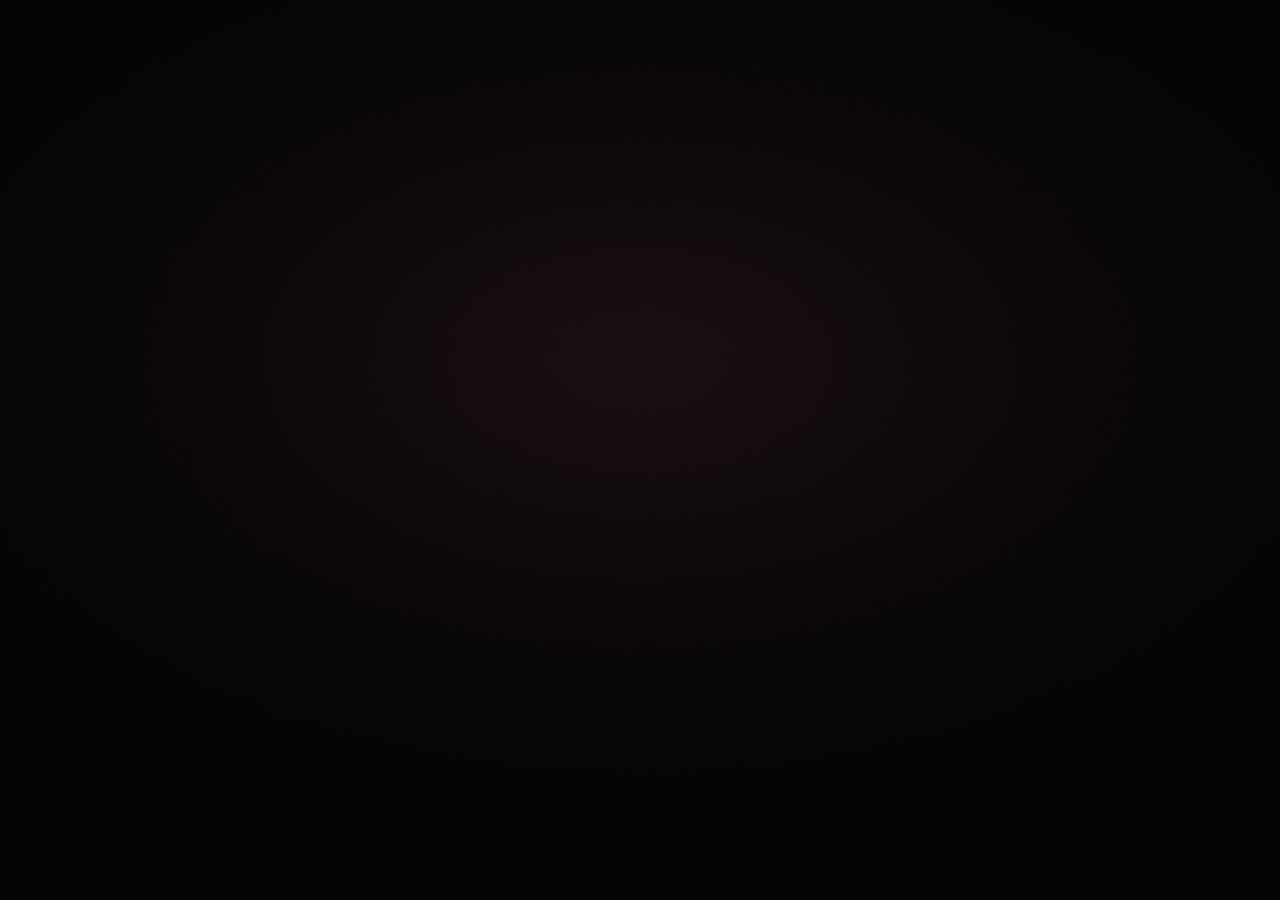
==== yavas-yavas/app/index.html @ f46b3cf4 "Yavaş Yavaş app: rose bloom, story films, journey map, Today (cities in progress) Co-Authored-By: Cl" ====
<!doctype html>
<html lang="tr">
<head>
  <meta charset="utf-8">
  <meta name="viewport" content="width=device-width, initial-scale=1, viewport-fit=cover">
  <meta name="theme-color" content="#050405">
  <meta name="apple-mobile-web-app-capable" content="yes">
  <meta name="apple-mobile-web-app-status-bar-style" content="black-translucent">
  <title>Yavaş Yavaş</title>
  <link rel="manifest" href="manifest.webmanifest">
  <link rel="icon" href="icons/icon.svg" type="image/svg+xml">
  <link rel="apple-touch-icon" href="icons/icon-180.png">
  <link rel="stylesheet" href="css/app.css">
</head>
<body>
  <div class="grain" aria-hidden="true"></div>

  <!-- Home: the black rose -->
  <section id="home" class="view is-active" aria-labelledby="wm">
    <div class="home-glow" aria-hidden="true"></div>
    <div class="rose-wrap" aria-hidden="true"><div class="rose-drift"><svg id="rose" class="rose"></svg></div></div>
    <div class="home-copy">
      <h1 id="wm" class="wordmark"><span class="wm-line">Yavaş</span> <span class="wm-line">Yavaş</span></h1>
      <p class="tagline" data-t="tagline"></p>
      <p class="where" id="where"></p>
      <div class="meter" aria-hidden="true"><i id="meter"></i></div>
      <button class="cta" id="begin" hidden></button>
    </div>
  </section>

  <!-- Journey: the map -->
  <section id="journey" class="view" aria-labelledby="jt">
    <header class="view-head"><p class="kicker" id="j-kicker"></p><h2 id="jt" class="view-title" data-t="journey"></h2></header>
    <div class="map-wrap"><canvas id="map" aria-label=""></canvas></div>
    <div class="stop-card" id="stop-card"></div>
    <ol class="stop-list" id="stop-list"></ol>
  </section>

  <!-- Today -->
  <section id="today" class="view" aria-labelledby="tt">
    <header class="view-head"><p class="kicker" id="t-kicker"></p><h2 id="tt" class="view-title" data-t="today"></h2></header>
    <article class="letter" id="letter"></article>
    <section class="wins">
      <h3 class="section-title" data-t="smallWins"></h3>
      <p class="hint" data-t="smallWinsHint"></p>
      <p class="wins-count" id="wins-count"></p>
      <div class="win-grid" id="win-grid"></div>
    </section>
    <section class="notes">
      <h3 class="section-title" data-t="openWhen"></h3>
      <div class="note-list" id="note-list"></div>
    </section>
  </section>

  <!-- Bottom navigation -->
  <nav class="tabs" id="tabs" aria-label="">
    <button data-go="home"><svg viewBox="0 0 24 24"><path d="M12 20c-4-2-7-5-7-9a4 4 0 0 1 7-2.6A4 4 0 0 1 19 11c0 4-3 7-7 9z"/></svg><span data-t="rose"></span></button>
    <button data-go="journey"><svg viewBox="0 0 24 24"><path d="M4 18c3-1 4-6 8-6s4 4 8 2M6 18a2 2 0 1 1-.1 0M18 6l2 2-2 2-2-2z"/></svg><span data-t="journey"></span></button>
    <button data-go="today"><svg viewBox="0 0 24 24"><path d="M12 3v2M12 19v2M3 12h2M19 12h2M5.6 5.6 7 7M17 17l1.4 1.4M5.6 18.4 7 17M17 7l1.4-1.4"/><circle cx="12" cy="12" r="4"/></svg><span data-t="today"></span></button>
    <button data-go="story"><svg viewBox="0 0 24 24"><path d="M5 4h9a5 5 0 0 1 5 5v11H10a5 5 0 0 1-5-5zM9 9h6M9 13h6"/></svg><span data-t="story"></span></button>
  </nav>
  <button class="lang" id="lang"></button>

  <!-- The film player: story chapters, arrivals, milestones -->
  <section id="film" class="film" hidden aria-live="polite">
    <canvas id="film-canvas" class="film-canvas" aria-hidden="true"></canvas>
    <div class="scrim" aria-hidden="true"></div>
    <div class="film-top">
      <button class="round" id="film-close"><svg viewBox="0 0 24 24"><path d="M6 6l12 12M18 6 6 18"/></svg></button>
      <ol class="ticks" id="ticks" aria-hidden="true"></ol>
    </div>
    <button class="tap tap-back" id="tap-back" data-t-label="back"></button>
    <button class="tap tap-next" id="tap-next" data-t-label="next"></button>
    <div class="film-copy" id="film-copy">
      <p class="kicker" id="f-kicker"></p>
      <h2 class="film-title" id="f-title"></h2>
      <p class="film-text" id="f-text"></p>
      <button class="cta" id="f-cta" hidden></button>
      <p class="tap-hint" id="f-hint"></p>
    </div>
  </section>

  <!-- Open-when note -->
  <div class="modal" id="modal" hidden role="dialog" aria-modal="true" aria-labelledby="m-title">
    <div class="modal-card">
      <p class="kicker" id="m-kicker"></p>
      <h3 class="modal-title" id="m-title"></h3>
      <p class="modal-text" id="m-text"></p>
      <p class="signature" id="m-sign"></p>
      <button class="cta" id="m-close" data-t="close"></button>
    </div>
  </div>

  <div class="toast" id="toast" role="status"></div>
  <div class="preview-bar" id="preview-bar" hidden>
    <span data-t="previewOn"></span>
    <button data-add="1">+1</button><button data-add="24">+24</button><button data-reset>↺</button>
  </div>

  <script src="js/core.js"></script>
  <script src="js/paint.js"></script>
  <script src="js/rose.js"></script>
  <script src="js/story.js"></script>
  <script src="js/cities.js"></script>
  <script src="js/map.js"></script>
  <script src="js/main.js"></script>
</body>
</html>
---- yavas-yavas/app/css/app.css ----
/* Yavaş Yavaş prototype: cinematic home + chapter one.
   Type: Cormorant Garamond (display) + Inter (reading). Both self-hosted, OFL. */

@font-face { font-family: "Cormorant"; font-style: normal; font-weight: 300 700; font-display: swap;
  src: url(../fonts/cormorant-normal-latin.woff2) format("woff2");
  unicode-range: U+0000-00FF, U+0131, U+0152-0153, U+02BB-02BC, U+02C6, U+02DA, U+02DC, U+0304, U+0308, U+0329, U+2000-206F, U+20AC, U+2122, U+2191, U+2193, U+2212, U+2215, U+FEFF, U+FFFD; }
@font-face { font-family: "Cormorant"; font-style: normal; font-weight: 300 700; font-display: swap;
  src: url(../fonts/cormorant-normal-latin-ext.woff2) format("woff2");
  unicode-range: U+0100-02BA, U+02BD-02C5, U+02C7-02CC, U+02CE-02D7, U+02DD-02FF, U+0304, U+0308, U+0329, U+1D00-1DBF, U+1E00-1E9F, U+1EF2-1EFF, U+2020, U+20A0-20AB, U+20AD-20C0, U+2113, U+2C60-2C7F, U+A720-A7FF; }
@font-face { font-family: "Cormorant"; font-style: italic; font-weight: 300 700; font-display: swap;
  src: url(../fonts/cormorant-italic-latin.woff2) format("woff2");
  unicode-range: U+0000-00FF, U+0131, U+0152-0153, U+02BB-02BC, U+02C6, U+02DA, U+02DC, U+0304, U+0308, U+0329, U+2000-206F, U+20AC, U+2122, U+2191, U+2193, U+2212, U+2215, U+FEFF, U+FFFD; }
@font-face { font-family: "Cormorant"; font-style: italic; font-weight: 300 700; font-display: swap;
  src: url(../fonts/cormorant-italic-latin-ext.woff2) format("woff2");
  unicode-range: U+0100-02BA, U+02BD-02C5, U+02C7-02CC, U+02CE-02D7, U+02DD-02FF, U+0304, U+0308, U+0329, U+1D00-1DBF, U+1E00-1E9F, U+1EF2-1EFF, U+2020, U+20A0-20AB, U+20AD-20C0, U+2113, U+2C60-2C7F, U+A720-A7FF; }
@font-face { font-family: "Inter"; font-style: normal; font-weight: 300 700; font-display: swap;
  src: url(../fonts/inter-normal-latin.woff2) format("woff2");
  unicode-range: U+0000-00FF, U+0131, U+0152-0153, U+02BB-02BC, U+02C6, U+02DA, U+02DC, U+0304, U+0308, U+0329, U+2000-206F, U+20AC, U+2122, U+2191, U+2193, U+2212, U+2215, U+FEFF, U+FFFD; }
@font-face { font-family: "Inter"; font-style: normal; font-weight: 300 700; font-display: swap;
  src: url(../fonts/inter-normal-latin-ext.woff2) format("woff2");
  unicode-range: U+0100-02BA, U+02BD-02C5, U+02C7-02CC, U+02CE-02D7, U+02DD-02FF, U+0304, U+0308, U+0329, U+1D00-1DBF, U+1E00-1E9F, U+1EF2-1EFF, U+2020, U+20A0-20AB, U+20AD-20C0, U+2113, U+2C60-2C7F, U+A720-A7FF; }

:root {
  --black: #050405;
  --ink: #f3ece4;        /* 18:1 on black */
  --ink-2: #cdc3ba;      /* 11:1 on black */
  --rose-gold: #dcaaa0;  /* 9:1 on black, for small labels */
  --gold: #f4d39a;
  --crimson: #8f1d2e;    /* decoration only, never body text */
  --card: rgba(22, 14, 15, .72);
  --line: rgba(220, 170, 160, .22);
  --ease-film: cubic-bezier(.22, .61, .21, 1);
  --display: "Cormorant", "Cormorant Garamond", Georgia, serif;
  --body: "Inter", system-ui, -apple-system, "Segoe UI", sans-serif;
  --tabs-h: calc(64px + env(safe-area-inset-bottom));
}

* { box-sizing: border-box; margin: 0; }
html, body { height: 100%; background: var(--black); color: var(--ink); }
body { font-family: var(--body); overflow: hidden; -webkit-font-smoothing: antialiased; text-rendering: optimizeLegibility; -webkit-tap-highlight-color: transparent; }
button { font: inherit; color: inherit; background: none; border: 0; cursor: pointer; }
button:focus-visible { outline: 2px solid var(--ink); outline-offset: 3px; }
[hidden] { display: none !important; }
svg { display: block; }

.kicker { font-size: 12px; font-weight: 500; letter-spacing: .24em; text-transform: uppercase; color: var(--rose-gold); }

/* ---------- Views ---------- */
.view {
  position: fixed; inset: 0; overflow-y: auto; overscroll-behavior: contain;
  padding-bottom: calc(var(--tabs-h) + 24px);
  opacity: 0; visibility: hidden; transition: opacity .8s var(--ease-film), visibility 0s .8s;
}
.view.is-active { opacity: 1; visibility: visible; transition: opacity .8s var(--ease-film), visibility 0s; }
.view-head { padding: max(env(safe-area-inset-top), 28px) clamp(20px, 6vw, 64px) 8px; max-width: 1100px; margin: 0 auto; }
.view-title { font-family: var(--display); font-weight: 500; font-size: clamp(44px, 7vw, 76px); line-height: 1; margin-top: 8px; }
#journey, #today { background: radial-gradient(90% 60% at 50% 0%, #1a1012 0%, #0a0708 60%, var(--black) 100%); }

/* ---------- Home: the black rose ---------- */
#home { overflow: hidden; background: radial-gradient(60% 50% at 50% 40%, #1a0f12 0%, #0b0708 55%, var(--black) 100%); }
.home-glow {
  position: absolute; left: 50%; top: 38%; width: min(130vmin, 980px); aspect-ratio: 1; translate: -50% -50%;
  background: radial-gradient(closest-side, rgba(120, 18, 34, .34), rgba(60, 8, 18, .12) 55%, transparent 75%);
  opacity: 0; transition: opacity 6s ease;
}
#home.is-bloomed .home-glow { opacity: 1; animation: glow-breathe 9s ease-in-out 6s infinite alternate; }
@keyframes glow-breathe { from { opacity: .75; scale: .96; } to { opacity: 1; scale: 1.04; } }
.rose-wrap { position: absolute; left: 50%; top: 37%; width: min(82vmin, 600px, 56vh); aspect-ratio: 1; translate: -50% -50%; }
.rose-drift { width: 100%; height: 100%; }
#home.is-bloomed .rose-drift { animation: rose-drift 32s ease-in-out infinite alternate; }
@keyframes rose-drift { from { transform: rotate(-2deg) scale(1); } to { transform: rotate(3deg) scale(1.04); } }
.rose { width: 100%; height: 100%; overflow: visible; transform-origin: 50% 50%; will-change: transform, opacity; }
.rose .petal.next .journey-glow { animation: ember 3.5s ease-in-out infinite alternate; }
@keyframes ember { from { opacity: .2; } to { opacity: .8; } }

.home-copy {
  position: absolute; left: 0; right: 0; bottom: calc(var(--tabs-h) + clamp(12px, 3vh, 36px));
  display: grid; justify-items: center; gap: 10px; padding: 0 24px; text-align: center;
}
.wordmark { font-family: var(--display); font-weight: 500; font-size: clamp(50px, 9vw, 104px); line-height: .92; letter-spacing: .02em; text-shadow: 0 2px 30px rgba(0,0,0,.9); }
.wm-line { display: inline-block; clip-path: inset(0 0 100% 0); translate: 0 .35em; }
.tagline { font-family: var(--display); font-style: italic; font-weight: 500; font-size: clamp(19px, 2.1vw, 24px); color: var(--rose-gold); }
.where { font-size: 14px; color: var(--ink-2); letter-spacing: .04em; min-height: 1.4em; }
.where b { color: var(--ink); font-weight: 500; }
.meter { width: min(240px, 60vw); height: 2px; background: rgba(220,170,160,.18); border-radius: 2px; overflow: hidden; }
.meter i { display: block; height: 100%; width: 0; background: linear-gradient(90deg, #8f1d2e, #ffb38a); transition: width 2.4s var(--ease-film); }
.home-copy > :not(.wordmark) { opacity: 0; translate: 0 12px; }
#home.is-titled .wm-line { animation: wipe-up 1.8s var(--ease-film) forwards; }
#home.is-titled .wm-line:nth-child(2) { animation-delay: .25s; }
#home.is-titled .home-copy > :not(.wordmark) { animation: fade-up 1.4s var(--ease-film) forwards; }
#home.is-titled .tagline { animation-delay: .9s; }
#home.is-titled .where, #home.is-titled .meter { animation-delay: 1.3s; }
#home.is-titled .cta { animation-delay: 1.7s; }
@keyframes wipe-up { to { clip-path: inset(0 0 -20% 0); translate: 0 0; } }
@keyframes fade-up { from { opacity: 0; translate: 0 12px; } to { opacity: 1; translate: 0 0; } }

.cta {
  position: relative; display: inline-flex; align-items: center; justify-content: center;
  min-height: 52px; padding: 0 30px; border-radius: 999px;
  font-size: 13px; font-weight: 500; letter-spacing: .2em; text-transform: uppercase;
  background: rgba(20, 10, 12, .6); border: 1px solid rgba(220, 170, 160, .5); backdrop-filter: blur(6px);
  transition: border-color .5s var(--ease-film), background .5s var(--ease-film);
}
.cta:hover { border-color: rgba(243, 236, 228, .9); background: rgba(70, 14, 24, .6); }

/* ---------- Tabs ---------- */
.tabs {
  position: fixed; left: 50%; bottom: 0; translate: -50% 0; z-index: 20;
  width: min(520px, 100%); height: var(--tabs-h); padding: 6px 12px env(safe-area-inset-bottom);
  display: grid; grid-template-columns: repeat(4, 1fr);
  background: linear-gradient(to top, rgba(5,4,5,.96) 40%, rgba(5,4,5,0));
  opacity: 0; pointer-events: none; transition: opacity 1.2s var(--ease-film);
}
.tabs.is-on { opacity: 1; pointer-events: auto; }
.tabs button { display: grid; justify-items: center; align-content: center; gap: 4px; font-size: 11px; letter-spacing: .08em; color: var(--ink-2); min-height: 52px; }
.tabs svg { width: 22px; height: 22px; fill: none; stroke: currentColor; stroke-width: 1.5; stroke-linecap: round; stroke-linejoin: round; }
.tabs button[aria-current="page"] { color: var(--ink); }
.tabs button[aria-current="page"] svg { stroke: var(--gold); filter: drop-shadow(0 0 6px rgba(255,170,110,.6)); }
.lang {
  position: fixed; top: max(env(safe-area-inset-top), 14px); right: 14px; z-index: 21;
  padding: 8px 14px; border-radius: 999px; font-size: 12px; letter-spacing: .1em;
  background: rgba(10,6,8,.55); border: 1px solid var(--line); color: var(--ink-2);
  opacity: 0; pointer-events: none; transition: opacity 1.2s;
}
.lang.is-on { opacity: 1; pointer-events: auto; }

/* ---------- Journey ---------- */
.map-wrap { max-width: 1100px; margin: 8px auto 0; padding: 0 clamp(8px, 3vw, 40px); }
#map { width: 100%; aspect-ratio: 2 / 1; display: block; border-radius: 18px; background: #070a14; box-shadow: 0 20px 60px rgba(0,0,0,.6), inset 0 0 0 1px var(--line); cursor: pointer; }
@media (max-width: 600px) { #map { aspect-ratio: 1.45 / 1; } }
.stop-card, .stop-list, .letter, .wins, .notes { max-width: 760px; margin: 22px auto 0; padding: 0 clamp(20px, 6vw, 48px); }
.stop-card h3 { font-family: var(--display); font-weight: 500; font-size: 40px; line-height: 1; margin: 6px 0 10px; }
.stop-card p { color: var(--ink-2); line-height: 1.6; font-size: 17px; }
.stop-card .cta { margin-top: 16px; }
.stage-chip { display: inline-flex; gap: 8px; align-items: center; margin-top: 12px; padding: 6px 12px; border-radius: 999px; border: 1px solid var(--line); font-size: 13px; color: var(--rose-gold); }
.stop-list { list-style: none; display: grid; gap: 2px; margin-top: 28px; }
.stop-list button { width: 100%; display: grid; grid-template-columns: 34px 1fr auto; align-items: center; gap: 12px; padding: 12px 6px; border-bottom: 1px solid rgba(220,170,160,.1); text-align: left; }
.stop-list .num { font-family: var(--display); font-size: 20px; color: var(--rose-gold); text-align: center; }
.stop-list .nm { font-family: var(--display); font-size: 24px; }
.stop-list .st { font-size: 12px; color: var(--ink-2); letter-spacing: .06em; }
.stop-list button[disabled] { cursor: default; opacity: .42; }
.stop-list .is-here .nm { color: var(--gold); }

/* ---------- Today ---------- */
.letter > div { position: relative; padding: 30px 28px 26px; border-radius: 18px; background: linear-gradient(160deg, #f4ead8, #e6d6bc); color: #2a1a14; box-shadow: 0 30px 70px rgba(0,0,0,.6); }
.letter > div::after { content: ""; position: absolute; inset: 10px; border: 1px solid rgba(120,70,40,.18); border-radius: 12px; pointer-events: none; }
.letter .kicker { color: #8a4a3a; }
.letter-text { font-family: var(--display); font-size: clamp(22px, 2.6vw, 27px); line-height: 1.42; margin-top: 14px; }
.letter .signature { font-family: var(--display); font-style: italic; font-size: 24px; text-align: right; margin-top: 16px; color: #7a2a24; }
.letter img { width: 100%; border-radius: 10px; margin-top: 16px; }
.section-title { font-family: var(--display); font-weight: 500; font-size: 34px; margin-top: 18px; }
.hint, .wins-count { color: var(--ink-2); font-size: 15px; line-height: 1.5; margin-top: 4px; }
.wins-count { color: var(--rose-gold); font-size: 13px; letter-spacing: .08em; }
.win-grid { display: grid; grid-template-columns: repeat(auto-fill, minmax(150px, 1fr)); gap: 10px; margin-top: 16px; }
.win { position: relative; min-height: 64px; padding: 12px 14px 12px 40px; border-radius: 14px; text-align: left; font-size: 15px; line-height: 1.3; background: var(--card); border: 1px solid var(--line); transition: background .5s, border-color .5s; }
.win::before { content: ""; position: absolute; left: 14px; top: 50%; width: 14px; height: 18px; translate: 0 -50%; border-radius: 50% 50% 50% 50% / 60% 60% 40% 40%; border: 1px solid rgba(220,170,160,.5); }
.win.is-done { background: linear-gradient(150deg, rgba(110,20,38,.55), rgba(40,10,16,.7)); border-color: rgba(255,150,140,.45); }
.win.is-done::before { background: radial-gradient(circle at 50% 30%, #ff9aa4, #8f1d2e); border-color: transparent; box-shadow: 0 0 12px rgba(255,90,110,.7); }
.win.pop { animation: pop .6s var(--ease-film); }
@keyframes pop { 40% { transform: scale(1.05); } }
.note-list { display: grid; gap: 10px; margin-top: 16px; }
.note { display: flex; align-items: center; gap: 14px; padding: 16px 18px; border-radius: 14px; background: var(--card); border: 1px solid var(--line); text-align: left; font-family: var(--display); font-size: 22px; font-style: italic; }
.note::before { content: ""; flex: none; width: 26px; height: 18px; border: 1px solid var(--rose-gold); border-radius: 3px; background: linear-gradient(155deg, transparent 48%, var(--rose-gold) 49%, transparent 51%), linear-gradient(25deg, transparent 48%, var(--rose-gold) 49%, transparent 51%); background-size: 100% 60%; background-repeat: no-repeat; }
.note.is-open { color: var(--ink-2); }

/* ---------- Film player ---------- */
.film { position: fixed; inset: 0; z-index: 30; background: #000; opacity: 0; transition: opacity 1.2s var(--ease-film); }
.film.is-in { opacity: 1; }
.film-canvas { position: absolute; inset: 0; width: 100%; height: 100%; }
.scrim { position: absolute; inset: auto 0 0 0; height: 58%; pointer-events: none;
  background: linear-gradient(to top, rgba(3,2,4,.97) 0%, rgba(3,2,4,.92) 38%, rgba(3,2,4,.6) 68%, transparent 100%); }
.film-top { position: absolute; top: 0; left: 0; right: 0; z-index: 3; display: flex; align-items: center; gap: 14px; padding: max(env(safe-area-inset-top), 16px) 16px 0; }
.round { flex: none; width: 44px; height: 44px; border-radius: 50%; display: grid; place-items: center; background: rgba(10,6,8,.55); border: 1px solid var(--line); }
.round svg { width: 18px; height: 18px; fill: none; stroke: var(--ink); stroke-width: 1.6; stroke-linecap: round; }
.ticks { list-style: none; padding: 0; flex: 1; display: flex; gap: 4px; }
.ticks li { flex: 1; height: 2px; border-radius: 2px; background: rgba(243,236,228,.22); overflow: hidden; }
.ticks li i { display: block; height: 100%; width: 0; background: var(--ink); }
.ticks li.done i { width: 100%; }
.tap { position: absolute; top: 80px; bottom: 0; z-index: 1; }
.tap-back { left: 0; width: 30%; } .tap-next { right: 0; width: 70%; }
.film-copy { position: absolute; left: 0; right: 0; bottom: 0; z-index: 2; pointer-events: none; padding: 0 clamp(22px, 6vw, 96px) max(env(safe-area-inset-bottom), 34px); max-width: 760px; }
.film-copy .cta { pointer-events: auto; margin-top: 22px; }
.film-title { font-family: var(--display); font-weight: 500; font-size: clamp(40px, 6vw, 78px); line-height: 1; margin: 10px 0 16px; text-shadow: 0 2px 24px rgba(0,0,0,.8); }
.film-text { font-size: clamp(17px, 1.4vw, 20px); line-height: 1.62; color: var(--ink-2); max-width: 36ch; }
.tap-hint { margin-top: 18px; font-size: 12px; letter-spacing: .14em; text-transform: uppercase; color: rgba(205,195,186,.6); }
.film-copy > * { opacity: 0; translate: 0 14px; }
.film.is-playing .film-copy > * { animation: fade-up 1.4s var(--ease-film) forwards; }
.film.is-playing .kicker { animation-delay: .5s; }
.film.is-playing .film-title { animation-delay: .8s; }
.film.is-playing .film-text { animation-delay: 1.4s; }
.film.is-playing .cta, .film.is-playing .tap-hint { animation-delay: 2.4s; }
@media (min-width: 900px) and (min-aspect-ratio: 1/1) {
  .scrim { inset: 0 auto 0 0; width: 56%; height: auto; background: linear-gradient(to right, rgba(3,2,4,.95) 0%, rgba(3,2,4,.84) 45%, rgba(3,2,4,.3) 80%, transparent 100%); }
  .film-copy { top: 50%; bottom: auto; translate: 0 -45%; padding-bottom: 0; max-width: 46vw; }
}

/* ---------- Modal, toast, preview ---------- */
.modal { position: fixed; inset: 0; z-index: 40; display: grid; place-items: center; padding: 24px; background: rgba(0,0,0,.72); backdrop-filter: blur(8px); animation: fade-in .6s ease; }
@keyframes fade-in { from { opacity: 0; } }
.modal-card { width: min(560px, 100%); max-height: 90vh; overflow: auto; padding: 32px 28px; border-radius: 20px; background: linear-gradient(160deg, #f4ead8, #e3d1b4); color: #2a1a14; box-shadow: 0 40px 90px rgba(0,0,0,.7); animation: rise .9s var(--ease-film); }
@keyframes rise { from { opacity: 0; transform: translateY(30px) scale(.97); } }
.modal-card .kicker { color: #8a4a3a; }
.modal-title { font-family: var(--display); font-style: italic; font-weight: 500; font-size: 30px; margin-top: 8px; }
.modal-text { font-family: var(--display); font-size: 24px; line-height: 1.45; margin-top: 16px; }
.modal-card .signature { font-family: var(--display); font-style: italic; font-size: 24px; text-align: right; margin-top: 14px; color: #7a2a24; }
.modal-card .cta { margin-top: 22px; color: var(--ink); }
.toast { position: fixed; left: 50%; bottom: calc(var(--tabs-h) + 16px); z-index: 45; translate: -50% 20px; padding: 12px 20px; border-radius: 999px; background: rgba(30,12,16,.92); border: 1px solid rgba(255,150,140,.4); font-size: 14px; opacity: 0; pointer-events: none; transition: opacity .6s, translate .6s var(--ease-film); white-space: nowrap; max-width: 92vw; overflow: hidden; text-overflow: ellipsis; }
.toast.is-on { opacity: 1; translate: -50% 0; }
.preview-bar { position: fixed; top: max(env(safe-area-inset-top), 14px); left: 14px; z-index: 50; display: flex; gap: 6px; align-items: center; padding: 6px 10px; border-radius: 999px; background: rgba(40,30,10,.85); border: 1px solid rgba(244,211,154,.5); font-size: 11px; color: var(--gold); }
.preview-bar button { padding: 4px 9px; border-radius: 999px; border: 1px solid rgba(244,211,154,.5); }

/* ---------- Film finish ---------- */
.grain { position: fixed; inset: -256px; pointer-events: none; z-index: 60; opacity: .06; mix-blend-mode: overlay; background-size: 256px 256px; animation: grain-jitter .5s steps(12) infinite; }
@keyframes grain-jitter {
  0% { transform: translate(0, 0); } 17% { transform: translate(-83px, 41px); } 33% { transform: translate(57px, -119px); }
  50% { transform: translate(-151px, -23px); } 67% { transform: translate(131px, 97px); } 83% { transform: translate(-29px, 173px); } 100% { transform: translate(0, 0); }
}
@media (prefers-reduced-motion: reduce) {
  *, *::before, *::after { animation-duration: .01ms !important; animation-delay: 0s !important; transition-duration: .01ms !important; }
  .grain { animation: none; }
}
.in-film .preview-bar { display: none; }
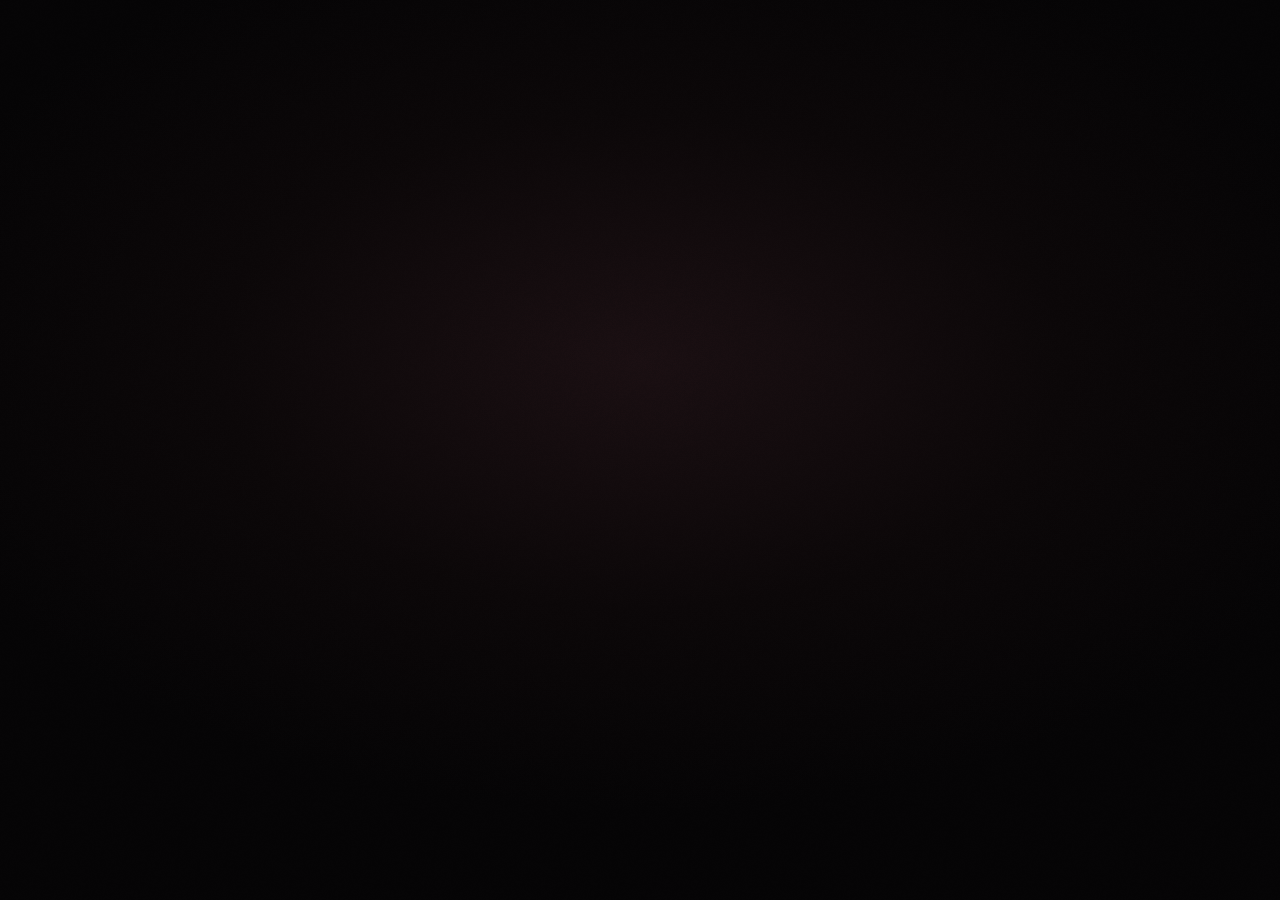
==== commit d88d6237: "Yavaş Yavaş: İstanbul bench video shot (Kling clips), replaces the 3D trial shot in the arrival Two " ====
--- a/yavas-yavas/app/index.html
+++ b/yavas-yavas/app/index.html
@@ -64,6 +64,7 @@
   <!-- The film player: story chapters, arrivals, milestones -->
   <section id="film" class="film" hidden aria-live="polite">
     <canvas id="film-canvas" class="film-canvas" aria-hidden="true"></canvas>
+    <video id="film-video" class="film-video" hidden playsinline preload="auto" aria-hidden="true"></video>
     <div class="scrim" aria-hidden="true"></div>
     <div class="film-top">
       <button class="round" id="film-close"><svg viewBox="0 0 24 24"><path d="M6 6l12 12M18 6 6 18"/></svg></button>
--- a/yavas-yavas/app/css/app.css
+++ b/yavas-yavas/app/css/app.css
@@ -167,6 +167,13 @@
 .film { position: fixed; inset: 0; z-index: 30; background: #000; opacity: 0; transition: opacity 1.2s var(--ease-film); }
 .film.is-in { opacity: 1; }
 .film-canvas { position: absolute; inset: 0; width: 100%; height: 100%; }
+/* Video shots (Kling clips): fill the phone; letterbox on wide screens. Captions wait until the clip ends. */
+.film-video { position: absolute; inset: 0; width: 100%; height: 100%; object-fit: cover; background: #000; }
+@media (min-aspect-ratio: 1/1) { .film-video { object-fit: contain; } }
+.film.is-video .film-copy { opacity: 0; transition: opacity 1.4s var(--ease-film); }
+.film.is-video.vid-ended .film-copy { opacity: 1; }
+.film.is-video .scrim { opacity: 0; transition: opacity 1.4s var(--ease-film); }
+.film.is-video.vid-ended .scrim { opacity: 1; }
 .scrim { position: absolute; inset: auto 0 0 0; height: 58%; pointer-events: none;
   background: linear-gradient(to top, rgba(3,2,4,.97) 0%, rgba(3,2,4,.92) 38%, rgba(3,2,4,.6) 68%, transparent 100%); }
 .film-top { position: absolute; top: 0; left: 0; right: 0; z-index: 3; display: flex; align-items: center; gap: 14px; padding: max(env(safe-area-inset-top), 16px) 16px 0; }
@@ -220,3 +227,44 @@
   .grain { animation: none; }
 }
 .in-film .preview-bar { display: none; }
+
+/* ---------- 3D city films ---------- */
+.film.is-cine .film-copy, .film.is-cine .film-top, .film.is-cine .tap { visibility: hidden; }
+.cine { position: fixed; inset: 0; z-index: 40; background: #000; opacity: 0; transition: opacity .9s var(--ease-film); }
+.cine.is-in { opacity: 1; }
+.cine-canvas { position: absolute; inset: 0; width: 100%; height: 100%; display: block; }
+.cine-scrim { position: absolute; left: 0; right: 0; bottom: 0; height: 46%; pointer-events: none; z-index: 1;
+  background: linear-gradient(to top, rgba(5,4,5,.9) 0%, rgba(5,4,5,.72) 34%, rgba(5,4,5,.28) 70%, rgba(5,4,5,0) 100%); }
+.cine-top { position: absolute; top: 0; left: 0; right: 0; z-index: 4; display: flex; align-items: center; gap: 12px; padding: max(env(safe-area-inset-top), 16px) 16px 0; }
+.cine-ticks { flex: 1; }
+.cine-mode { position: relative; flex: none; }
+.cine-mode .chip { height: 36px; padding: 0 14px; border-radius: 18px; background: rgba(10,6,8,.62); border: 1px solid var(--line); font-size: 13px; color: var(--ink); letter-spacing: .02em; white-space: nowrap; }
+.cine-modes { position: absolute; right: 0; top: 44px; list-style: none; padding: 6px; border-radius: 14px; background: rgba(14,9,10,.94); border: 1px solid var(--line); min-width: 190px; }
+.cine-modes button { width: 100%; text-align: left; padding: 10px 12px; border-radius: 9px; font-size: 15px; color: var(--ink-2); }
+.cine-modes button.is-on, .cine-modes button:hover { background: rgba(143,29,46,.35); color: var(--ink); }
+.cine .tap { z-index: 2; }
+.cine-cap { position: absolute; left: 0; right: 0; bottom: 0; z-index: 3; pointer-events: none; padding: 0 clamp(22px, 6vw, 96px) max(env(safe-area-inset-bottom), 34px); max-width: 760px; }
+.cine-cap > * { opacity: 0; translate: 0 14px; }
+.cine-cap.is-on > * { animation: fade-up 1.4s var(--ease-film) forwards; }
+.cine-cap.is-on .kicker { animation-delay: .5s; } .cine-cap.is-on .cine-title { animation-delay: .8s; } .cine-cap.is-on .cine-text { animation-delay: 1.15s; }
+.cine-title { font-family: var(--display); font-weight: 500; font-size: clamp(40px, 6vw, 78px); line-height: 1; margin: 10px 0 14px; text-shadow: 0 2px 24px rgba(0,0,0,.8); }
+.cine-title:empty { display: none; }
+.cine-text { font-size: clamp(17px, 1.4vw, 20px); line-height: 1.6; color: var(--ink-2); max-width: 36ch; }
+.cine-cap.is-hand .cine-title { font-style: italic; font-size: clamp(34px, 4.6vw, 58px); }
+/* Scrapbook: the clips sit in a dark paper mount with gold tape at the corners. */
+.cine-scrap { position: absolute; inset: 0; z-index: 1; pointer-events: none; opacity: 0; transition: opacity .6s var(--ease-film);
+  box-shadow: inset 0 0 0 clamp(10px, 2.2vmin, 22px) #120b0c, inset 0 0 0 calc(clamp(10px, 2.2vmin, 22px) + 1px) rgba(217,165,74,.35), inset 0 0 60px 30px rgba(0,0,0,.55); }
+.cine.is-scrap .cine-scrap { opacity: 1; }
+.tape { position: absolute; width: clamp(64px, 11vmin, 110px); height: clamp(20px, 3vmin, 30px); background: linear-gradient(90deg, rgba(217,165,74,.42), rgba(244,211,154,.5) 50%, rgba(217,165,74,.42)); box-shadow: 0 1px 6px rgba(0,0,0,.4); }
+.tape.t1 { top: calc(max(env(safe-area-inset-top), 16px) + 54px); left: -10px; rotate: -32deg; }
+.tape.t2 { top: calc(max(env(safe-area-inset-top), 16px) + 54px); right: -10px; rotate: 32deg; }
+.tape.t3 { bottom: 26%; right: -14px; rotate: -28deg; opacity: .7; }
+/* The proverb card */
+.cine-end { position: absolute; left: 0; right: 0; bottom: 0; z-index: 3; text-align: center; padding: 0 22px max(env(safe-area-inset-bottom), 40px); opacity: 0; translate: 0 16px; transition: opacity 1.4s var(--ease-film), translate 1.4s var(--ease-film); pointer-events: none; }
+.cine-end.is-on { opacity: 1; translate: 0 0; pointer-events: auto; }
+.cine-proverb { font-family: var(--display); font-style: italic; font-weight: 500; font-size: clamp(32px, 5vw, 60px); line-height: 1.08; margin: 12px auto 10px; max-width: 18ch; text-shadow: 0 2px 30px rgba(0,0,0,.9); }
+.cine-trans { font-size: clamp(16px, 1.3vw, 19px); color: var(--ink-2); line-height: 1.5; }
+.cine-trans:empty { display: none; }
+.cine-end .cta { margin-top: 22px; }
+@media (prefers-reduced-motion: reduce) { .cine, .cine-end, .cine-scrap { transition: none; } .cine-cap.is-on > * { animation: none; opacity: 1; translate: 0 0; } }
+body.in-cine .preview-bar { display: none !important; }
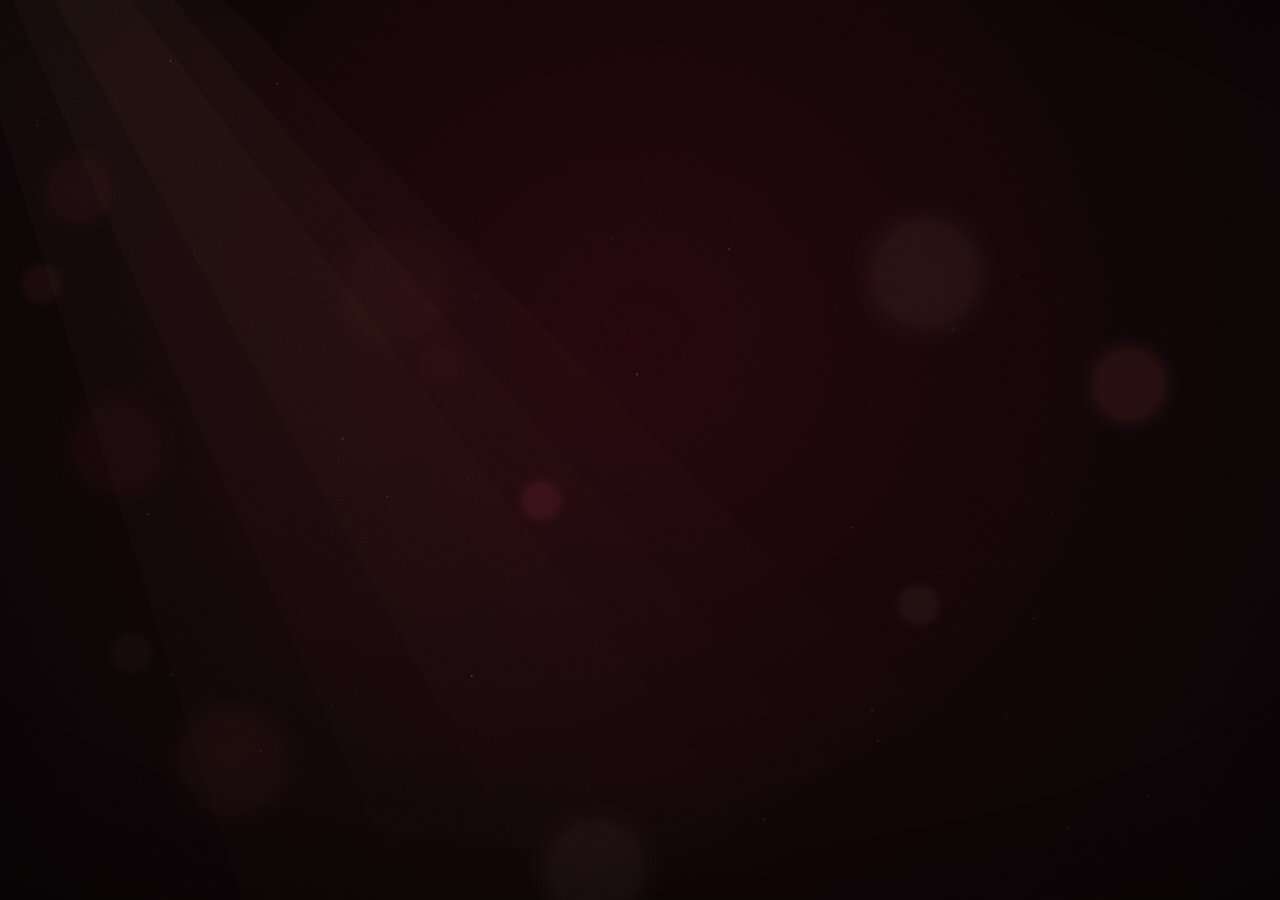
==== commit 806344cc: "Yavaş Yavaş: cinematic redesign pass one Shared atmosphere layer, petal-to-lens cut between screens," ====
--- a/yavas-yavas/app/index.html
+++ b/yavas-yavas/app/index.html
@@ -13,7 +13,10 @@
   <link rel="stylesheet" href="css/app.css">
 </head>
 <body>
+  <canvas id="atmos" class="atmos" aria-hidden="true"></canvas>
   <div class="grain" aria-hidden="true"></div>
+  <div class="vignette" aria-hidden="true"></div>
+  <div id="cut" class="cut" aria-hidden="true"></div>
 
   <!-- Home: the black rose -->
   <section id="home" class="view is-active" aria-labelledby="wm">
@@ -24,14 +27,15 @@
       <p class="tagline" data-t="tagline"></p>
       <p class="where" id="where"></p>
       <div class="meter" aria-hidden="true"><i id="meter"></i></div>
+      <ol class="track" id="track" aria-hidden="true"></ol>
       <button class="cta" id="begin" hidden></button>
     </div>
   </section>
 
   <!-- Journey: the map -->
   <section id="journey" class="view" aria-labelledby="jt">
+    <div class="map-wrap"><canvas id="map" aria-label=""></canvas></div>
     <header class="view-head"><p class="kicker" id="j-kicker"></p><h2 id="jt" class="view-title" data-t="journey"></h2></header>
-    <div class="map-wrap"><canvas id="map" aria-label=""></canvas></div>
     <div class="stop-card" id="stop-card"></div>
     <ol class="stop-list" id="stop-list"></ol>
   </section>
@@ -43,7 +47,7 @@
     <section class="wins">
       <h3 class="section-title" data-t="smallWins"></h3>
       <p class="hint" data-t="smallWinsHint"></p>
-      <p class="wins-count" id="wins-count"></p>
+      <div class="sky-wrap"><canvas id="sky" class="sky" aria-hidden="true"></canvas><p class="wins-count" id="wins-count"></p></div>
       <div class="win-grid" id="win-grid"></div>
     </section>
     <section class="notes">
@@ -54,6 +58,7 @@
 
   <!-- Bottom navigation -->
   <nav class="tabs" id="tabs" aria-label="">
+    <i class="dock-light" aria-hidden="true"></i>
     <button data-go="home"><svg viewBox="0 0 24 24"><path d="M12 20c-4-2-7-5-7-9a4 4 0 0 1 7-2.6A4 4 0 0 1 19 11c0 4-3 7-7 9z"/></svg><span data-t="rose"></span></button>
     <button data-go="journey"><svg viewBox="0 0 24 24"><path d="M4 18c3-1 4-6 8-6s4 4 8 2M6 18a2 2 0 1 1-.1 0M18 6l2 2-2 2-2-2z"/></svg><span data-t="journey"></span></button>
     <button data-go="today"><svg viewBox="0 0 24 24"><path d="M12 3v2M12 19v2M3 12h2M19 12h2M5.6 5.6 7 7M17 17l1.4 1.4M5.6 18.4 7 17M17 7l1.4-1.4"/><circle cx="12" cy="12" r="4"/></svg><span data-t="today"></span></button>
@@ -64,7 +69,6 @@
   <!-- The film player: story chapters, arrivals, milestones -->
   <section id="film" class="film" hidden aria-live="polite">
     <canvas id="film-canvas" class="film-canvas" aria-hidden="true"></canvas>
-    <video id="film-video" class="film-video" hidden playsinline preload="auto" aria-hidden="true"></video>
     <div class="scrim" aria-hidden="true"></div>
     <div class="film-top">
       <button class="round" id="film-close"><svg viewBox="0 0 24 24"><path d="M6 6l12 12M18 6 6 18"/></svg></button>
@@ -100,10 +104,12 @@
 
   <script src="js/core.js"></script>
   <script src="js/paint.js"></script>
+  <script src="js/atmos.js"></script>
   <script src="js/rose.js"></script>
   <script src="js/story.js"></script>
   <script src="js/cities.js"></script>
   <script src="js/map.js"></script>
+  <script src="js/lanterns.js"></script>
   <script src="js/main.js"></script>
 </body>
 </html>
--- a/yavas-yavas/app/css/app.css
+++ b/yavas-yavas/app/css/app.css
@@ -167,13 +167,6 @@
 .film { position: fixed; inset: 0; z-index: 30; background: #000; opacity: 0; transition: opacity 1.2s var(--ease-film); }
 .film.is-in { opacity: 1; }
 .film-canvas { position: absolute; inset: 0; width: 100%; height: 100%; }
-/* Video shots (Kling clips): fill the phone; letterbox on wide screens. Captions wait until the clip ends. */
-.film-video { position: absolute; inset: 0; width: 100%; height: 100%; object-fit: cover; background: #000; }
-@media (min-aspect-ratio: 1/1) { .film-video { object-fit: contain; } }
-.film.is-video .film-copy { opacity: 0; transition: opacity 1.4s var(--ease-film); }
-.film.is-video.vid-ended .film-copy { opacity: 1; }
-.film.is-video .scrim { opacity: 0; transition: opacity 1.4s var(--ease-film); }
-.film.is-video.vid-ended .scrim { opacity: 1; }
 .scrim { position: absolute; inset: auto 0 0 0; height: 58%; pointer-events: none;
   background: linear-gradient(to top, rgba(3,2,4,.97) 0%, rgba(3,2,4,.92) 38%, rgba(3,2,4,.6) 68%, transparent 100%); }
 .film-top { position: absolute; top: 0; left: 0; right: 0; z-index: 3; display: flex; align-items: center; gap: 14px; padding: max(env(safe-area-inset-top), 16px) 16px 0; }
@@ -268,3 +261,159 @@
 .cine-end .cta { margin-top: 22px; }
 @media (prefers-reduced-motion: reduce) { .cine, .cine-end, .cine-scrap { transition: none; } .cine-cap.is-on > * { animation: none; opacity: 1; translate: 0 0; } }
 body.in-cine .preview-bar { display: none !important; }
+/* Storybook films: the bench clip is portrait. On a phone it fills the screen; on wider screens it stands
+   in the middle with its edges dissolving into the painted night behind it. */
+.book { overflow: hidden; }
+.book-video { position: absolute; top: 0; left: 50%; height: 100%; width: auto; aspect-ratio: 9 / 16; translate: -50% 0; object-fit: cover; z-index: 0; opacity: 0; pointer-events: none; display: none; }
+.book.is-video .book-video { display: block; }
+@media (min-aspect-ratio: 9/16) { .book-video { -webkit-mask-image: linear-gradient(90deg, transparent, #000 12%, #000 88%, transparent); mask-image: linear-gradient(90deg, transparent, #000 12%, #000 88%, transparent); } }
+
+/* =====================================================================
+   Cinematic system v2: one room, one light, one cut.
+   ===================================================================== */
+:root { --gold-2: #d9a54a; --ember: #ff7a4a; --glass: rgba(14, 9, 11, .62); --hair: rgba(244, 211, 154, .28); }
+.atmos { position: fixed; inset: 0; width: 100%; height: 100%; z-index: 0; pointer-events: none; }
+.vignette { position: fixed; inset: 0; z-index: 59; pointer-events: none;
+  background: radial-gradient(120% 90% at 50% 45%, transparent 55%, rgba(0,0,0,.55) 100%); }
+#home, #journey, #today { background: transparent; }
+.view { z-index: 1; }
+
+/* The cut: petal toward the lens, fade through black */
+.cut { position: fixed; inset: 0; z-index: 55; pointer-events: none; background: #000; opacity: 0; }
+.cut.is-on { animation: cut-black 1.5s var(--ease-film) forwards; pointer-events: auto; }
+.cut-petal { position: absolute; left: var(--x); top: var(--y); width: 70px; height: 84px; translate: -50% -50%; opacity: 0; }
+.cut-petal svg { width: 100%; height: 100%; filter: drop-shadow(0 0 18px rgba(255,90,110,.5)); }
+.cut.is-on .cut-petal { animation: cut-petal 1.5s var(--ease-film) forwards; }
+@keyframes cut-black { 0% { opacity: 0; background: rgba(0,0,0,0); } 40%, 52% { opacity: 1; background: #000; } 100% { opacity: 0; background: #000; } }
+@keyframes cut-petal {
+  0% { opacity: 0; transform: translate(0, 0) scale(.3) rotate(-30deg); filter: blur(0); }
+  12% { opacity: 1; }
+  45% { opacity: .9; transform: translate(calc(50vw - var(--x)), calc(45vh - var(--y))) scale(5) rotate(25deg); filter: blur(2px); }
+  62% { opacity: 0; transform: translate(calc(50vw - var(--x)), calc(45vh - var(--y))) scale(14) rotate(40deg); filter: blur(14px); }
+  100% { opacity: 0; }
+}
+
+/* Every scene enters the same way: the title rises from under a line of gold that draws itself */
+.view-head { position: relative; }
+.view-head::after { content: ""; display: block; height: 1px; margin-top: 18px; width: 100%; max-width: 420px; transform-origin: left;
+  background: linear-gradient(90deg, var(--gold), rgba(244,211,154,0)); scale: 0 1; }
+.view.is-active .view-head::after { animation: draw-line 1.6s var(--ease-film) .5s forwards; }
+@keyframes draw-line { to { scale: 1 1; } }
+.view-title { font-weight: 400; letter-spacing: -.01em; background: linear-gradient(180deg, #fff6ea 20%, #e6c9a8 100%); -webkit-background-clip: text; background-clip: text; color: transparent; }
+.view.is-active .view-title { animation: title-in 1.6s var(--ease-film) .2s both; }
+.view.is-active .view-head .kicker { animation: fade-up 1.2s var(--ease-film) .1s both; }
+@keyframes title-in { from { clip-path: inset(0 0 100% 0); translate: 0 .4em; filter: blur(6px); } to { clip-path: inset(0 0 -20% 0); translate: 0 0; filter: blur(0); } }
+
+/* Buttons: velvet and a hairline of gold, a slow light that passes across them */
+.cta { overflow: hidden; isolation: isolate; min-height: 54px; padding: 0 34px; border-radius: 4px 18px 4px 18px; letter-spacing: .26em; font-size: 12px; font-weight: 600; color: #fff3e2;
+  background: linear-gradient(160deg, rgba(122,18,34,.85), rgba(40,6,12,.9)); border: 1px solid transparent;
+  box-shadow: 0 0 0 1px var(--hair) inset, 0 14px 40px -10px rgba(143,29,46,.7), 0 0 30px -8px rgba(255,122,74,.35);
+  transition: transform .5s var(--ease-film), box-shadow .5s var(--ease-film); }
+.cta::before { content: ""; position: absolute; inset: 0; z-index: -1; border-radius: inherit; padding: 1px;
+  background: linear-gradient(120deg, rgba(244,211,154,.9), rgba(244,211,154,.1) 40%, rgba(255,122,74,.6) 100%);
+  -webkit-mask: linear-gradient(#000 0 0) content-box, linear-gradient(#000 0 0); -webkit-mask-composite: xor; mask-composite: exclude; }
+.cta::after { content: ""; position: absolute; top: -50%; bottom: -50%; width: 40%; left: -60%; z-index: -1;
+  background: linear-gradient(100deg, transparent, rgba(255,226,190,.28), transparent); rotate: 18deg; animation: sheen 6s var(--ease-film) 2s infinite; }
+@keyframes sheen { 0% { left: -60%; } 30%, 100% { left: 130%; } }
+.cta:hover { background: linear-gradient(160deg, rgba(150,24,42,.9), rgba(52,8,16,.92)); box-shadow: 0 0 0 1px rgba(244,211,154,.55) inset, 0 18px 50px -10px rgba(196,58,80,.8), 0 0 46px -6px rgba(255,122,74,.5); }
+.cta:active { transform: scale(.97); }
+
+/* The dock: a floating pane of smoked glass with a petal of light under the current scene */
+.tabs { left: 50%; bottom: calc(10px + env(safe-area-inset-bottom)); width: min(440px, calc(100% - 24px)); height: 66px; padding: 0 6px; border-radius: 22px;
+  background: linear-gradient(180deg, rgba(28,16,18,.78), rgba(10,6,8,.86)); backdrop-filter: blur(18px) saturate(1.3); -webkit-backdrop-filter: blur(18px) saturate(1.3);
+  box-shadow: 0 0 0 1px var(--hair) inset, 0 20px 50px rgba(0,0,0,.6); --i: 0; }
+.dock-light { position: absolute; top: 6px; bottom: 6px; left: 6px; width: calc((100% - 12px) / 4); border-radius: 16px; pointer-events: none;
+  translate: calc(var(--i) * 100%) 0; transition: translate .9s var(--ease-film);
+  background: radial-gradient(60% 70% at 50% 100%, rgba(255,122,74,.32), transparent 70%), radial-gradient(80% 60% at 50% 0%, rgba(196,58,80,.25), transparent 70%);
+  box-shadow: 0 0 0 1px rgba(244,211,154,.18) inset; }
+.tabs button { position: relative; z-index: 1; font-size: 10px; letter-spacing: .16em; text-transform: uppercase; min-height: 66px; }
+.tabs button[aria-current="page"] { color: #fff3e2; }
+.view { padding-bottom: calc(var(--tabs-h) + 40px); }
+.lang { backdrop-filter: blur(10px); background: var(--glass); border-color: var(--hair); letter-spacing: .18em; text-transform: uppercase; font-size: 10px; padding: 9px 14px; }
+
+/* Home: a title card */
+.home-glow { background: radial-gradient(closest-side, rgba(150,22,42,.4), rgba(60,8,18,.14) 55%, transparent 75%); }
+.wordmark { font-weight: 400; letter-spacing: .04em; text-shadow: none; }
+.wm-line { background: linear-gradient(180deg, #fff8ee 30%, #d9b28a 100%); -webkit-background-clip: text; background-clip: text; color: transparent; padding: 0 .04em .08em; }
+.tagline { letter-spacing: .02em; }
+.meter { display: none; }
+.track { list-style: none; padding: 0; display: flex; align-items: center; gap: 0; width: min(330px, 84vw); height: 22px; }
+.track li { position: relative; flex: 1; height: 100%; }
+.track li::before { content: ""; position: absolute; left: 0; right: 0; top: 50%; height: 1px; background: rgba(220,170,160,.2); }
+.track li::after { content: ""; position: absolute; left: 50%; top: 50%; width: 7px; height: 9px; translate: -50% -50%; rotate: 45deg;
+  border-radius: 50% 0 50% 50%; border: 1px solid rgba(220,170,160,.4); background: transparent; transition: all 1s var(--ease-film); }
+.track li.got::before, .track li.here::before { background: linear-gradient(90deg, #8f1d2e, #ffb38a); }
+.track li.here::before { right: calc(100% - 50% - var(--f) * 50%); }
+.track li:first-child::before { left: 50%; } .track li:last-child::before { right: 50%; }
+.track li.got::after { background: #c43a50; border-color: transparent; box-shadow: 0 0 8px rgba(255,90,110,.6); }
+.track li.here::after { width: 11px; height: 13px; background: radial-gradient(circle at 40% 35%, #ffd0c0, #c43a50); border-color: transparent; box-shadow: 0 0 16px 3px rgba(255,90,110,.7); animation: ember 2.4s ease-in-out infinite alternate; }
+.track li.next::after { border-color: rgba(244,211,154,.8); }
+#home.is-titled .track { animation: fade-up 1.4s var(--ease-film) 1.3s forwards; }
+.home-copy > .track { opacity: 0; translate: 0 12px; }
+
+@media (prefers-reduced-motion: reduce) { .cut, .cut-petal { animation: none !important; } .cta::after { animation: none; } }
+
+/* Journey: the plate fills the screen, the chapter card rises out of its lower edge */
+#journey { display: flex; flex-direction: column; }
+#journey .view-head { position: absolute; top: 0; left: 0; right: 0; z-index: 2; pointer-events: none; max-width: none;
+  background: linear-gradient(180deg, rgba(3,4,9,.92), rgba(3,4,9,.55) 60%, transparent); padding-bottom: 40px; }
+#journey .view-head::after { max-width: 260px; }
+.map-wrap { position: relative; max-width: none; margin: 0; padding: 0; height: min(66vh, 720px); flex: none; }
+#map { width: 100%; height: 100%; aspect-ratio: auto !important; border-radius: 0; box-shadow: none; background: #030409; touch-action: pan-y; cursor: grab;
+  -webkit-mask-image: linear-gradient(180deg, #000 80%, transparent); mask-image: linear-gradient(180deg, #000 80%, transparent); }
+#map:active { cursor: grabbing; }
+.stop-card { position: relative; z-index: 2; margin-top: -90px; width: min(760px, calc(100% - 24px)); padding: 26px clamp(20px, 5vw, 40px) 28px; border-radius: 4px 28px 4px 28px;
+  background: linear-gradient(170deg, rgba(26,16,18,.9), rgba(8,6,8,.94)); backdrop-filter: blur(14px); -webkit-backdrop-filter: blur(14px);
+  box-shadow: 0 0 0 1px var(--hair) inset, 0 30px 80px rgba(0,0,0,.7); }
+.stop-card.is-new > * { animation: fade-up 1s var(--ease-film) both; }
+.stop-card.is-new h3 { animation-delay: .08s; } .stop-card.is-new p:not(.kicker) { animation-delay: .16s; } .stop-card.is-new .cta, .stop-card.is-new .locked { animation-delay: .24s; }
+.stop-card h3 { font-size: clamp(46px, 7vw, 68px); font-weight: 400; background: linear-gradient(180deg, #fff6ea 30%, #e2bf98); -webkit-background-clip: text; background-clip: text; color: transparent; padding-bottom: .06em; }
+.locked { display: inline-block; margin-top: 18px; font-size: 12px; letter-spacing: .24em; text-transform: uppercase; color: var(--rose-gold); }
+.stage-chip { border-color: var(--hair); background: rgba(244,211,154,.05); }
+/* The chapters: a strip of film frames */
+.stop-list { display: flex; gap: 10px; overflow-x: auto; scroll-snap-type: x mandatory; max-width: none; width: 100%; padding: 6px clamp(12px, 5vw, 48px) 10px; margin-top: 22px; scrollbar-width: none; }
+.stop-list::-webkit-scrollbar { display: none; }
+.stop-list li { flex: none; scroll-snap-align: center; }
+.stop-list button { width: 132px; height: 150px; display: grid; grid-template-rows: auto 1fr auto; align-items: start; gap: 4px; padding: 14px 14px 12px; border: 0; border-radius: 4px 18px 4px 18px; text-align: left;
+  background: linear-gradient(170deg, rgba(30,18,20,.85), rgba(10,7,9,.9)); box-shadow: 0 0 0 1px rgba(244,211,154,.14) inset; transition: box-shadow .6s var(--ease-film), transform .6s var(--ease-film); }
+.stop-list .num { font-family: var(--display); font-size: 15px; letter-spacing: .14em; color: var(--rose-gold); text-align: left; }
+.stop-list .nm { font-family: var(--display); font-size: 26px; line-height: 1; align-self: end; }
+.stop-list .st { font-size: 11px; letter-spacing: .08em; color: var(--ink-2); }
+.stop-list .is-locked { opacity: .45; }
+.stop-list .is-here { box-shadow: 0 0 0 1px rgba(255,150,110,.5) inset, 0 0 30px -6px rgba(255,90,110,.5); }
+.stop-list .is-here .nm { color: var(--gold); }
+.stop-list .is-sel { transform: translateY(-4px); box-shadow: 0 0 0 1px rgba(244,211,154,.8) inset, 0 16px 40px -10px rgba(255,170,110,.5); }
+
+/* Today: the letter by candlelight, lanterns over the water, sealed envelopes */
+.letter > div { border-radius: 4px 26px 4px 26px; background: radial-gradient(120% 90% at 20% 0%, #fbf2e2, #ead9bd 60%, #d9c19c);
+  box-shadow: 0 40px 90px rgba(0,0,0,.7), 0 0 80px -20px rgba(255,170,90,.35); animation: candle 5s ease-in-out infinite alternate; }
+@keyframes candle { from { box-shadow: 0 40px 90px rgba(0,0,0,.7), 0 0 70px -24px rgba(255,170,90,.3); } to { box-shadow: 0 40px 90px rgba(0,0,0,.7), 0 0 100px -16px rgba(255,170,90,.45); } }
+.view.is-active .letter-text { animation: ink 2.4s var(--ease-film) .5s both; }
+@keyframes ink { from { -webkit-mask-position: 100% 0; mask-position: 100% 0; } to { -webkit-mask-position: 0 0; mask-position: 0 0; } }
+.letter-text { -webkit-mask-image: linear-gradient(90deg, #000 45%, transparent 55%); mask-image: linear-gradient(90deg, #000 45%, transparent 55%); -webkit-mask-size: 260% 100%; mask-size: 260% 100%; -webkit-mask-position: 0 0; mask-position: 0 0; }
+.section-title { font-weight: 400; font-size: clamp(34px, 5vw, 44px); background: linear-gradient(180deg, #fff6ea 30%, #e2bf98); -webkit-background-clip: text; background-clip: text; color: transparent; }
+.sky-wrap { position: relative; margin-top: 16px; border-radius: 4px 26px 4px 26px; overflow: hidden; box-shadow: 0 0 0 1px var(--hair) inset, 0 30px 70px rgba(0,0,0,.6); }
+.sky { display: block; width: 100%; height: clamp(180px, 30vw, 260px); }
+.sky-wrap .wins-count { position: absolute; left: 18px; bottom: 12px; margin: 0; padding: 6px 12px; border-radius: 999px; background: rgba(5,4,7,.7); backdrop-filter: blur(6px); color: var(--gold); }
+.win-grid { gap: 10px; }
+.win { min-height: 68px; border-radius: 4px 16px 4px 16px; padding-left: 46px; background: linear-gradient(170deg, rgba(30,18,20,.85), rgba(10,7,9,.9)); border: 0; box-shadow: 0 0 0 1px rgba(244,211,154,.14) inset;
+  transition: box-shadow .6s var(--ease-film), background .6s var(--ease-film), transform .4s var(--ease-film); }
+.win:active { transform: scale(.97); }
+/* each win is an unlit lantern until she taps it */
+.win::before { left: 16px; width: 16px; height: 20px; border-radius: 40% 40% 30% 30% / 30% 30% 50% 50%; border: 1px solid rgba(244,211,154,.45); background: rgba(255,170,90,.04); }
+.win.is-done { background: linear-gradient(160deg, rgba(120,40,20,.55), rgba(30,10,8,.8)); box-shadow: 0 0 0 1px rgba(255,170,110,.5) inset, 0 10px 40px -12px rgba(255,140,60,.6); }
+.win.is-done::before { background: radial-gradient(circle at 50% 70%, #fff1c0, #ff8a3a 55%, #b8401e); border-color: transparent; box-shadow: 0 0 16px 2px rgba(255,150,70,.8); }
+.win.pop::before { animation: lift 1.2s var(--ease-film); }
+@keyframes lift { 0% { translate: 0 -50%; } 40% { translate: 0 -160%; opacity: 0; } 41% { translate: 0 0; opacity: 0; } 100% { translate: 0 -50%; opacity: 1; } }
+/* Open-when: envelopes with a crimson wax seal */
+.note-list { grid-template-columns: repeat(auto-fill, minmax(220px, 1fr)); gap: 12px; }
+.note { position: relative; min-height: 92px; padding: 18px 64px 18px 20px; border: 0; border-radius: 4px; font-size: 21px; line-height: 1.15; color: #2a1a14;
+  background: linear-gradient(160deg, #efe2c8, #d8c19a); box-shadow: 0 18px 40px rgba(0,0,0,.55); transition: transform .6s var(--ease-film); }
+.note::before { position: absolute; inset: 0; width: auto; height: auto; border: 0; border-radius: 4px; background: linear-gradient(160deg, transparent 49.6%, rgba(90,50,30,.25) 50%, transparent 50.6%), linear-gradient(20deg, transparent 49.6%, rgba(90,50,30,.18) 50%, transparent 50.6%); background-size: 100% 70%; background-repeat: no-repeat; }
+.note::after { content: ""; position: absolute; right: 18px; top: 50%; width: 34px; height: 34px; translate: 0 -50%; border-radius: 46% 54% 50% 50%;
+  background: radial-gradient(circle at 38% 32%, #e0566a, #8f1d2e 55%, #4a0812); box-shadow: 0 2px 6px rgba(0,0,0,.5), inset 0 0 0 4px rgba(0,0,0,.15); }
+.note:hover { transform: translateY(-3px) rotate(-.6deg); }
+.note.is-open { color: #5a4a40; background: linear-gradient(160deg, #e4d8c2, #c9b494); }
+.note.is-open::after { clip-path: polygon(0 0, 55% 0, 40% 45%, 60% 100%, 0 100%); opacity: .75; }
+.modal-card { border-radius: 4px 28px 4px 28px; animation: unfold 1.1s var(--ease-film); transform-origin: 50% 0; }
+@keyframes unfold { from { opacity: 0; transform: perspective(900px) rotateX(-70deg) translateY(-20px); } }
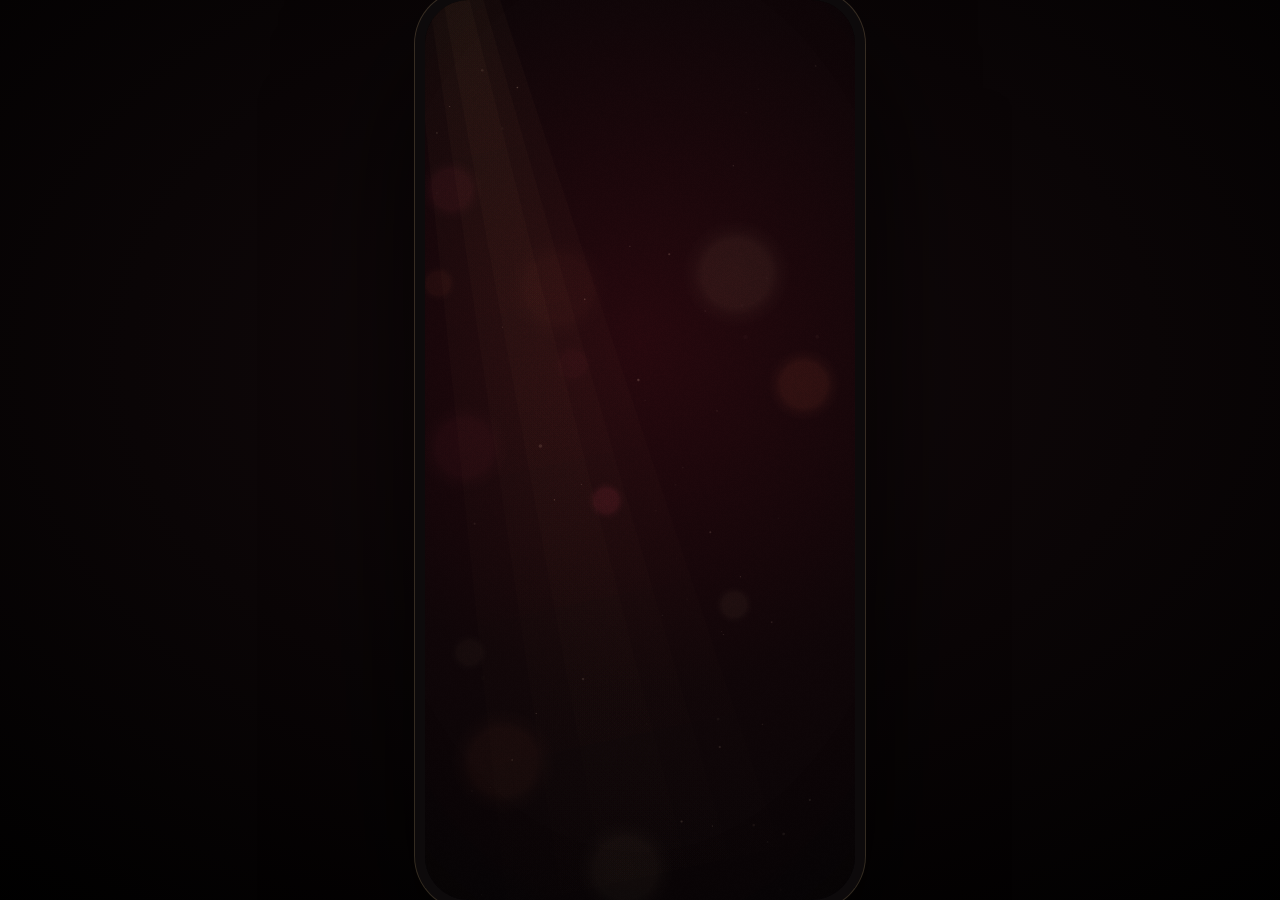
==== commit 092eed95: "Yavaş Yavaş: Our Story told by the black rose, app-first layout Our Story is now 24 still lifes in t" ====
--- a/yavas-yavas/app/index.html
+++ b/yavas-yavas/app/index.html
@@ -13,6 +13,7 @@
   <link rel="stylesheet" href="css/app.css">
 </head>
 <body>
+  <div id="app">
   <canvas id="atmos" class="atmos" aria-hidden="true"></canvas>
   <div class="grain" aria-hidden="true"></div>
   <div class="vignette" aria-hidden="true"></div>
@@ -37,32 +38,36 @@
     <div class="map-wrap"><canvas id="map" aria-label=""></canvas></div>
     <header class="view-head"><p class="kicker" id="j-kicker"></p><h2 id="jt" class="view-title" data-t="journey"></h2></header>
     <div class="stop-card" id="stop-card"></div>
+    <div class="sheet-nav"><button class="round" id="stop-prev" aria-label="‹"><svg viewBox="0 0 24 24"><path d="M15 5l-7 7 7 7"/></svg></button><button class="round" id="stop-next" aria-label="›"><svg viewBox="0 0 24 24"><path d="M9 5l7 7-7 7"/></svg></button></div>
     <ol class="stop-list" id="stop-list"></ol>
   </section>
 
   <!-- Today -->
   <section id="today" class="view" aria-labelledby="tt">
     <header class="view-head"><p class="kicker" id="t-kicker"></p><h2 id="tt" class="view-title" data-t="today"></h2></header>
-    <article class="letter" id="letter"></article>
-    <section class="wins">
+    <div class="pager" id="pager">
+    <article class="page letter" id="letter"></article>
+    <section class="page wins">
       <h3 class="section-title" data-t="smallWins"></h3>
       <p class="hint" data-t="smallWinsHint"></p>
       <div class="sky-wrap"><canvas id="sky" class="sky" aria-hidden="true"></canvas><p class="wins-count" id="wins-count"></p></div>
       <div class="win-grid" id="win-grid"></div>
     </section>
-    <section class="notes">
+    <section class="page notes">
       <h3 class="section-title" data-t="openWhen"></h3>
       <div class="note-list" id="note-list"></div>
     </section>
+    </div>
+    <div class="dots" id="dots" aria-hidden="true"><i class="on"></i><i></i><i></i></div>
   </section>
 
   <!-- Bottom navigation -->
   <nav class="tabs" id="tabs" aria-label="">
     <i class="dock-light" aria-hidden="true"></i>
     <button data-go="home"><svg viewBox="0 0 24 24"><path d="M12 20c-4-2-7-5-7-9a4 4 0 0 1 7-2.6A4 4 0 0 1 19 11c0 4-3 7-7 9z"/></svg><span data-t="rose"></span></button>
+    <button data-go="story"><svg viewBox="0 0 24 24"><path d="M5 4h9a5 5 0 0 1 5 5v11H10a5 5 0 0 1-5-5zM9 9h6M9 13h6"/></svg><span data-t="story"></span></button>
     <button data-go="journey"><svg viewBox="0 0 24 24"><path d="M4 18c3-1 4-6 8-6s4 4 8 2M6 18a2 2 0 1 1-.1 0M18 6l2 2-2 2-2-2z"/></svg><span data-t="journey"></span></button>
     <button data-go="today"><svg viewBox="0 0 24 24"><path d="M12 3v2M12 19v2M3 12h2M19 12h2M5.6 5.6 7 7M17 17l1.4 1.4M5.6 18.4 7 17M17 7l1.4-1.4"/><circle cx="12" cy="12" r="4"/></svg><span data-t="today"></span></button>
-    <button data-go="story"><svg viewBox="0 0 24 24"><path d="M5 4h9a5 5 0 0 1 5 5v11H10a5 5 0 0 1-5-5zM9 9h6M9 13h6"/></svg><span data-t="story"></span></button>
   </nav>
   <button class="lang" id="lang"></button>
 
@@ -102,11 +107,14 @@
     <button data-add="1">+1</button><button data-add="24">+24</button><button data-reset>↺</button>
   </div>
 
+  </div>
+
   <script src="js/core.js"></script>
   <script src="js/paint.js"></script>
   <script src="js/atmos.js"></script>
   <script src="js/rose.js"></script>
   <script src="js/story.js"></script>
+  <script src="js/story-rose.js"></script>
   <script src="js/cities.js"></script>
   <script src="js/map.js"></script>
   <script src="js/lanterns.js"></script>
--- a/yavas-yavas/app/css/app.css
+++ b/yavas-yavas/app/css/app.css
@@ -189,7 +189,7 @@
 .film.is-playing .film-title { animation-delay: .8s; }
 .film.is-playing .film-text { animation-delay: 1.4s; }
 .film.is-playing .cta, .film.is-playing .tap-hint { animation-delay: 2.4s; }
-@media (min-width: 900px) and (min-aspect-ratio: 1/1) {
+@media (min-width: 100000px) /* phone frame: never wide */ {
   .scrim { inset: 0 auto 0 0; width: 56%; height: auto; background: linear-gradient(to right, rgba(3,2,4,.95) 0%, rgba(3,2,4,.84) 45%, rgba(3,2,4,.3) 80%, transparent 100%); }
   .film-copy { top: 50%; bottom: auto; translate: 0 -45%; padding-bottom: 0; max-width: 46vw; }
 }
@@ -417,3 +417,79 @@
 .note.is-open::after { clip-path: polygon(0 0, 55% 0, 40% 45%, 60% 100%, 0 100%); opacity: .75; }
 .modal-card { border-radius: 4px 28px 4px 28px; animation: unfold 1.1s var(--ease-film); transform-origin: 50% 0; }
 @keyframes unfold { from { opacity: 0; transform: perspective(900px) rotateX(-70deg) translateY(-20px); } }
+
+/* Our Story: the black rose's own film */
+.reel { z-index: 32; background: #000; }
+.reel-bg { position: absolute; inset: 0; transition: background 1.6s var(--ease-film); }
+.reel-stage { position: absolute; left: 0; top: max(env(safe-area-inset-top), 30px); width: 100%; height: 66%; overflow: visible; }
+.reel-stage g.reel-rose, .reel-petals { transition: transform 2.6s var(--ease-film); }
+.reel-art, .reel-rose { transition: opacity .7s var(--ease-film); }
+.reel.is-cutting .reel-art, .reel.is-cutting .reel-petals { opacity: 0; }
+.reel.is-cutting .reel-rose { opacity: .25; }
+.reel-dust { position: absolute; inset: 0; width: 100%; height: 100%; pointer-events: none; }
+.reel .scrim { height: 44%; }
+@media (min-width: 100000px) /* phone frame: never wide */ { .reel-stage { left: 30%; width: 70%; height: 92%; } }
+.rr-breathe { animation: rr-breathe 6s ease-in-out infinite alternate; }
+@keyframes rr-breathe { from { opacity: .7; } to { opacity: 1; } }
+.rr-flicker { transform-origin: 0 0; animation: rr-flicker 1.8s ease-in-out infinite alternate; }
+@keyframes rr-flicker { 0% { transform: scale(1, 1) skewX(0); } 40% { transform: scale(.94, 1.06) skewX(3deg); } 100% { transform: scale(1.04, .96) skewX(-2deg); } }
+.rr-shimmer { animation: rr-shim 3s ease-in-out var(--d) infinite alternate; }
+@keyframes rr-shim { from { opacity: .2; transform: translateX(-8px); } to { opacity: 1; transform: translateX(8px); } }
+.rr-steam { stroke-dasharray: 40 140; animation: rr-steam 3.4s linear var(--d) infinite; }
+@keyframes rr-steam { from { stroke-dashoffset: 180; opacity: 0; } 30% { opacity: 1; } to { stroke-dashoffset: 0; opacity: 0; } }
+.rr-rise { animation: rr-rise 9s var(--ease-film) var(--d) infinite; transform: translate(var(--x), 0); opacity: 0; }
+@keyframes rr-rise { 0% { transform: translate(var(--x), 200px); opacity: 0; } 15% { opacity: 1; } 100% { transform: translate(calc(var(--x) + 30px), -560px); opacity: 0; } }
+.rr-twinkle { animation: rr-breathe 2.2s ease-in-out var(--d) infinite alternate; }
+.rr-rain path { animation: rr-rain .9s linear var(--d) infinite; }
+@keyframes rr-rain { from { transform: translate(var(--x), 0); } to { transform: translate(calc(var(--x) - 60px), 1000px); } }
+.rr-snow circle { animation: rr-snow var(--s) linear var(--d) infinite; }
+@keyframes rr-snow { from { transform: translate(var(--x), 0); } to { transform: translate(calc(var(--x) + 40px), 900px); } }
+.rr-smoke { animation: rr-smoke 6.5s ease-out var(--d) infinite; }
+@keyframes rr-smoke { from { transform: translate(0, 0) scale(.6); opacity: 0; } 20% { opacity: 1; } to { transform: translate(40px, -420px) scale(2.4); opacity: 0; } }
+.rr-beam { animation: rr-breathe 3s ease-in-out infinite alternate; }
+.rr-pulse { stroke-dasharray: 520; animation: rr-pulse 2.4s linear infinite; filter: drop-shadow(0 0 6px #ff4d62); }
+@keyframes rr-pulse { from { stroke-dashoffset: 520; } to { stroke-dashoffset: -520; } }
+.rr-phone { animation: rr-breathe .6s ease-in-out infinite alternate; filter: drop-shadow(0 0 10px #cfe0ff); }
+.rr-write { stroke-dasharray: 900; stroke-dashoffset: 900; animation: rr-write 6s var(--ease-film) 1.2s forwards; filter: drop-shadow(0 0 8px rgba(255,200,120,.7)); }
+@keyframes rr-write { 70% { fill: rgba(244,211,154,0); } to { stroke-dashoffset: 0; fill: rgba(244,211,154,.9); } }
+.rr-fall { animation: rr-fall 9s var(--ease-film) var(--d) both; }
+@keyframes rr-fall { from { transform: translate(0, -60px) rotate(0); opacity: 0; } 10% { opacity: 1; } to { transform: translate(var(--x), 900px) rotate(var(--r)); opacity: 0; } }
+.rr-up { animation: rr-up 10s var(--ease-film) var(--d) infinite; }
+@keyframes rr-up { from { transform: translate(0, 0) rotate(0); opacity: 0; } 15% { opacity: 1; } to { transform: translate(var(--x), -900px) rotate(var(--r)); opacity: 0; } }
+@media (prefers-reduced-motion: reduce) { .reel-stage *, .reel-stage { animation: none !important; transition: none !important; } .rr-write { stroke-dashoffset: 0; fill: #f4d39a; } }
+
+/* =====================================================================
+   It is a phone app. On a big screen it stands in a phone-sized frame; nothing scrolls like a web page.
+   ===================================================================== */
+html, body { overscroll-behavior: none; -webkit-user-select: none; user-select: none; -webkit-touch-callout: none; }
+body { background: radial-gradient(80% 80% at 50% 40%, #140a0c, #000); }
+#app { position: relative; height: 100%; width: 100%; overflow: hidden; overflow: clip; transform: translateZ(0); background: var(--black); }
+@media (min-width: 600px) { #app { width: 430px; height: min(100%, 932px); top: 50%; translate: 0 -50%; margin: 0 auto; border-radius: 44px; box-shadow: 0 0 0 10px #0d0a0b, 0 0 0 11px rgba(244,211,154,.2), 0 60px 140px rgba(0,0,0,.9); } }
+.atmos, .vignette, .cut, .grain { position: absolute; }
+.view, .film, .reel, .book, .cine, .modal, .toast, .tabs, .lang, .preview-bar { position: absolute; }
+.view { overflow: hidden; overflow: clip; }
+.tabs { bottom: calc(12px + env(safe-area-inset-bottom)); }
+
+/* Journey: the map is the screen, the stop is a sheet over it */
+#journey .map-wrap { position: absolute; left: 0; right: 0; top: 0; bottom: calc(var(--tabs-h) + 230px); height: auto; }
+#journey .stop-card { position: absolute; left: 12px; right: 12px; bottom: calc(var(--tabs-h) + 24px); width: auto; margin: 0; padding: 20px 20px 22px; max-height: 300px; }
+.stop-card h3 { font-size: 44px; margin: 4px 0 8px; } .stop-card p { font-size: 15px; line-height: 1.5; } .stop-card .cta { margin-top: 12px; min-height: 46px; }
+.stop-list { display: none; }
+.sheet-nav { position: absolute; right: 24px; bottom: calc(var(--tabs-h) + 40px); z-index: 3; display: flex; gap: 8px; }
+.sheet-nav svg { width: 18px; height: 18px; fill: none; stroke: var(--ink); stroke-width: 1.6; stroke-linecap: round; stroke-linejoin: round; }
+
+/* Today: three full-screen cards, swiped sideways */
+#today { display: flex; flex-direction: column; padding-bottom: 0; }
+#today .view-head { flex: none; padding-bottom: 0; width: 100%; }
+.pager { flex: 1; min-height: 0; display: flex; overflow-x: auto; overflow-y: hidden; scroll-snap-type: x mandatory; scrollbar-width: none; margin-top: 14px; }
+.pager::-webkit-scrollbar { display: none; }
+.page { flex: 0 0 100%; max-width: none !important; margin: 0 !important; scroll-snap-align: start; overflow-y: auto; padding: 0 16px calc(var(--tabs-h) + 56px) !important; scrollbar-width: none; }
+.page::-webkit-scrollbar { display: none; }
+.page.letter { display: grid; align-content: center; }
+.page .section-title { margin-top: 0; }
+.win-grid { grid-template-columns: 1fr 1fr; }
+.win { min-height: 56px; font-size: 14px; }
+.note-list { grid-template-columns: 1fr; }
+.dots { position: absolute; left: 0; right: 0; bottom: calc(var(--tabs-h) + 26px); display: flex; justify-content: center; gap: 8px; pointer-events: none; }
+.dots i { width: 6px; height: 6px; border-radius: 50%; background: rgba(244,211,154,.3); transition: all .5s var(--ease-film); }
+.dots i.on { width: 20px; border-radius: 3px; background: var(--gold); }
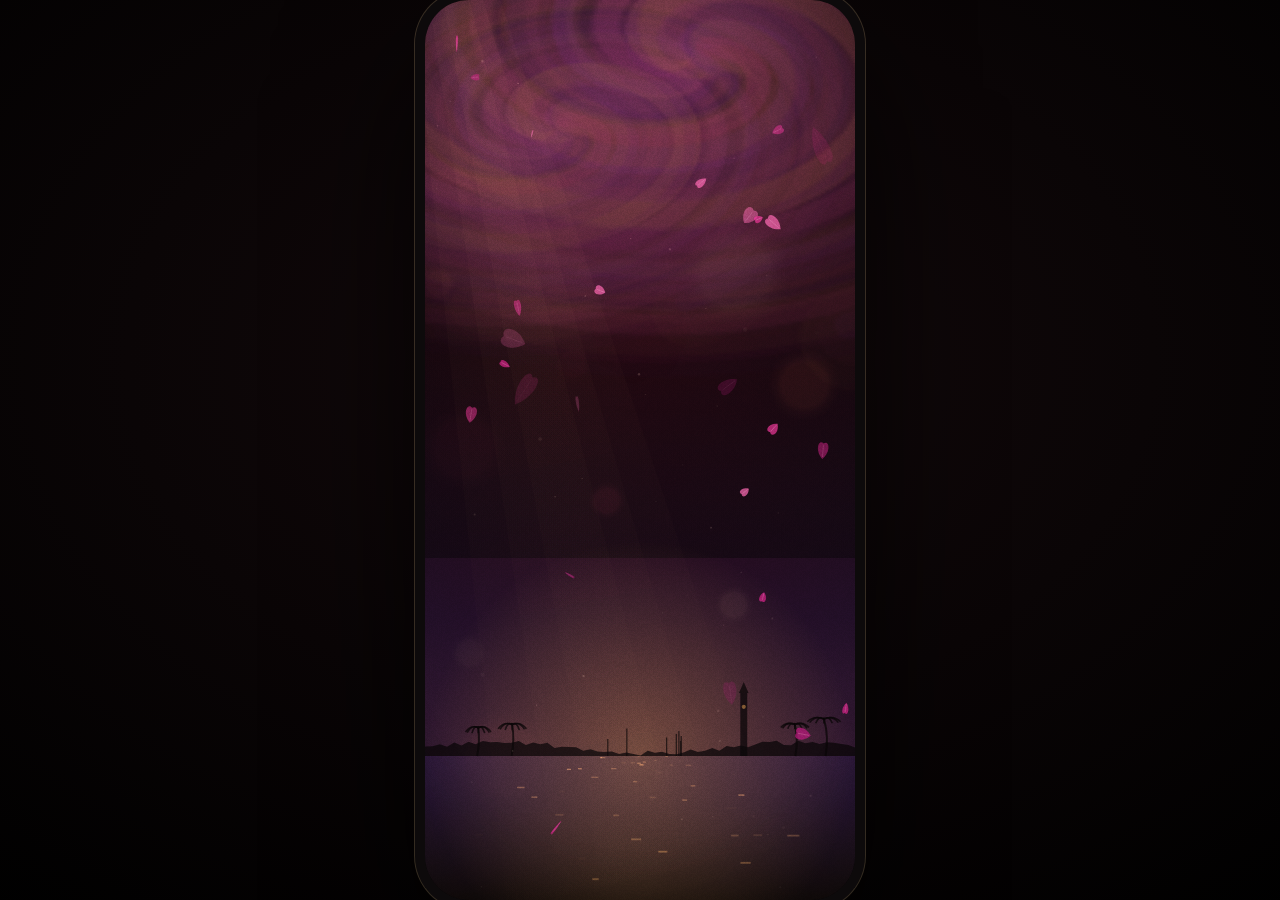
==== commit 2e74ca36: "Our Story: per-scene picture + code-drawn effects layer; clean bench clip edges Each story scene can" ====
--- a/yavas-yavas/app/index.html
+++ b/yavas-yavas/app/index.html
@@ -114,6 +114,7 @@
   <script src="js/atmos.js"></script>
   <script src="js/rose.js"></script>
   <script src="js/story.js"></script>
+  <script src="js/story-fx.js"></script>
   <script src="js/story-rose.js"></script>
   <script src="js/cities.js"></script>
   <script src="js/map.js"></script>
--- a/yavas-yavas/app/css/app.css
+++ b/yavas-yavas/app/css/app.css
@@ -262,18 +262,19 @@
 @media (prefers-reduced-motion: reduce) { .cine, .cine-end, .cine-scrap { transition: none; } .cine-cap.is-on > * { animation: none; opacity: 1; translate: 0 0; } }
 body.in-cine .preview-bar { display: none !important; }
 /* Storybook films: the bench clip is portrait. On a phone it fills the screen; on wider screens it stands
-   in the middle with its edges dissolving into the painted night behind it. */
+   in the middle, edges clean. */
 .book { overflow: hidden; }
 .book-video { position: absolute; top: 0; left: 50%; height: 100%; width: auto; aspect-ratio: 9 / 16; translate: -50% 0; object-fit: cover; z-index: 0; opacity: 0; pointer-events: none; display: none; }
 .book.is-video .book-video { display: block; }
-@media (min-aspect-ratio: 9/16) { .book-video { -webkit-mask-image: linear-gradient(90deg, transparent, #000 12%, #000 88%, transparent); mask-image: linear-gradient(90deg, transparent, #000 12%, #000 88%, transparent); } }
+/* Brother (2026-11-01): no shadowed edges on the bench clips, so no edge mask and no vignette while one plays. */
+body:has(.book.is-video) .vignette { opacity: 0; }
 
 /* =====================================================================
    Cinematic system v2: one room, one light, one cut.
    ===================================================================== */
 :root { --gold-2: #d9a54a; --ember: #ff7a4a; --glass: rgba(14, 9, 11, .62); --hair: rgba(244, 211, 154, .28); }
 .atmos { position: fixed; inset: 0; width: 100%; height: 100%; z-index: 0; pointer-events: none; }
-.vignette { position: fixed; inset: 0; z-index: 59; pointer-events: none;
+.vignette { position: fixed; inset: 0; z-index: 59; pointer-events: none; transition: opacity .6s;
   background: radial-gradient(120% 90% at 50% 45%, transparent 55%, rgba(0,0,0,.55) 100%); }
 #home, #journey, #today { background: transparent; }
 .view { z-index: 1; }
@@ -426,6 +427,9 @@
 .reel-art, .reel-rose { transition: opacity .7s var(--ease-film); }
 .reel.is-cutting .reel-art, .reel.is-cutting .reel-petals { opacity: 0; }
 .reel.is-cutting .reel-rose { opacity: .25; }
+.reel-photo { position: absolute; inset: 0; width: 100%; height: 100%; pointer-events: none; transition: opacity .7s var(--ease-film); }
+.reel.is-cutting .reel-photo { opacity: 0; }
+.reel.has-photo .reel-art, .reel.has-photo:not(.keep-rose) .reel-rose { opacity: 0; }
 .reel-dust { position: absolute; inset: 0; width: 100%; height: 100%; pointer-events: none; }
 .reel .scrim { height: 44%; }
 @media (min-width: 100000px) /* phone frame: never wide */ { .reel-stage { left: 30%; width: 70%; height: 92%; } }
@@ -493,3 +497,53 @@
 .dots { position: absolute; left: 0; right: 0; bottom: calc(var(--tabs-h) + 26px); display: flex; justify-content: center; gap: 8px; pointer-events: none; }
 .dots i { width: 6px; height: 6px; border-radius: 50%; background: rgba(244,211,154,.3); transition: all .5s var(--ease-film); }
 .dots i.on { width: 20px; border-radius: 3px; background: var(--gold); }
+
+/* =====================================================================
+   Dream reel: the app borrows the mediums of Brother's Flow films (pencil sketch, sculpted clay,
+   lantern-lit photo) inside the one black / crimson / sodium grade. Nothing is ever plain white:
+   every paper is a dark toned paper, every card has a warm or dusk tone.
+   ===================================================================== */
+:root { --dusk: #2a1846; --lilac: #b48ac8; --clay-blue: #24408a; --lantern: #f2a03a; --sketch: rgba(240, 225, 210, .34); }
+
+/* The letter is drawn in pencil on dark toned paper, like the sketch shots of the film */
+.letter > div { background:
+    url("data:image/svg+xml,%3Csvg xmlns='http://www.w3.org/2000/svg' viewBox='0 0 220 120' fill='none' stroke='%23f0e1d2' stroke-opacity='.16' stroke-width='1' stroke-linecap='round'%3E%3Cpath d='M2 118h216M40 118V70q30-34 60 0v48M70 36v34M62 52h16M30 118V40l3-10 3 10v78M110 118V30l3-12 3 12v88M150 118V76h34v42M158 76l9-30 9 30M167 46v-8M196 118V58l3-9 3 9v60'/%3E%3Cpath d='M44 96q26-8 52 0M152 96h30' stroke-dasharray='3 4'/%3E%3C/svg%3E") right 14px bottom 12px / 62% auto no-repeat,
+    repeating-linear-gradient(115deg, rgba(240,225,210,.03) 0 1px, transparent 1px 7px),
+    radial-gradient(120% 90% at 20% 0%, #3b2a40, #251a2b 55%, #160f19);
+  color: var(--ink); box-shadow: 0 40px 90px rgba(0,0,0,.7), 0 0 80px -24px rgba(180,138,200,.35); }
+.letter > div::after { inset: 9px; border: 1px solid var(--sketch); border-radius: 3px 22px 3px 22px; transform: rotate(-.35deg); }
+.letter > div::before { content: ""; position: absolute; inset: 13px 11px 11px 13px; border: 1px solid rgba(240,225,210,.14); border-radius: 3px 20px 3px 20px; transform: rotate(.4deg); pointer-events: none; }
+.letter .kicker { color: #e6b6a6; }
+.letter .signature { color: #f2aaa2; }
+@keyframes candle { from { box-shadow: 0 40px 90px rgba(0,0,0,.7), 0 0 70px -24px rgba(180,138,200,.28); } to { box-shadow: 0 40px 90px rgba(0,0,0,.7), 0 0 100px -16px rgba(255,170,90,.32); } }
+
+/* Open-when envelopes are sculpted clay, in the colours of the clay Bosphorus and its clouds */
+.note { color: #f6ead8; border-radius: 6px 22px 6px 22px; background: linear-gradient(160deg, #6b2f52, #3a1430);
+  box-shadow: inset 0 2px 0 rgba(255,210,200,.22), inset 0 -8px 16px rgba(0,0,0,.35), inset 6px 0 14px rgba(255,180,170,.06), 0 18px 40px rgba(0,0,0,.55); }
+.note:nth-child(4n+2) { background: linear-gradient(160deg, #74361e, #3c180c); }
+.note:nth-child(4n+3) { background: linear-gradient(160deg, #2c4a92, #14224e); }
+.note:nth-child(4n+4) { background: linear-gradient(160deg, #5a4688, #2a1e4c); }
+.note::before { border-radius: inherit; background: linear-gradient(160deg, transparent 49.4%, rgba(255,225,210,.16) 50%, transparent 50.8%), linear-gradient(20deg, transparent 49.4%, rgba(0,0,0,.25) 50%, transparent 50.8%); background-size: 100% 70%; background-repeat: no-repeat; }
+.note::after { background: radial-gradient(circle at 38% 32%, #f0a03c, #b8401e 55%, #4a1408); box-shadow: 0 2px 6px rgba(0,0,0,.5), inset 0 0 0 4px rgba(0,0,0,.18), 0 0 14px -2px rgba(242,160,58,.5); }
+.note.is-open { color: #e4d6c8; filter: saturate(.6) brightness(.8); background: linear-gradient(160deg, #4a2a3a, #24121c); }
+
+/* An opened note is lantern-lit kraft paper, the warm light of the bazaar */
+.modal-card { color: var(--ink); background:
+    repeating-linear-gradient(115deg, rgba(255,220,180,.025) 0 1px, transparent 1px 6px),
+    radial-gradient(120% 80% at 50% -10%, #5a3218, #2c170c 55%, #160b07);
+  box-shadow: 0 0 0 1px var(--hair) inset, 0 40px 90px rgba(0,0,0,.7), 0 -20px 90px -30px rgba(242,160,58,.45); }
+.modal-card .kicker { color: #f0b890; }
+.modal-card .signature { color: #f2aaa2; }
+
+/* A stop with its own film carries a still from it, under a dark scrim */
+.stop-card.has-still { background: linear-gradient(100deg, rgba(10,7,14,.94) 30%, rgba(10,7,14,.72) 70%, rgba(10,7,14,.45)), linear-gradient(0deg, rgba(8,6,10,.9), transparent 60%), var(--still) center 40% / cover; }
+
+/* Brother's Flow film, framed by its own blurred still so the edges are never empty */
+.flow { position: absolute; inset: 0; z-index: 36; display: grid; place-items: center; background: #07050c; opacity: 0; transition: opacity .9s var(--ease-film); }
+.flow.is-in { opacity: 1; }
+.flow::before { content: ""; position: absolute; inset: -40px; background: var(--still) center / cover; filter: blur(30px) brightness(.4) saturate(1.2); }
+.flow video { position: absolute; inset: 0; width: 100%; height: 100%; object-fit: contain; background: transparent; }
+.flow .film-top { pointer-events: none; } .flow .round { pointer-events: auto; }
+.flow-play[hidden] { display: none; }
+.flow-play { position: absolute; width: 84px; height: 84px; border-radius: 50%; display: grid; place-items: center; background: rgba(10,6,8,.6); border: 1px solid var(--hair); }
+.flow-play svg { width: 30px; height: 30px; fill: var(--ink); stroke: none; }
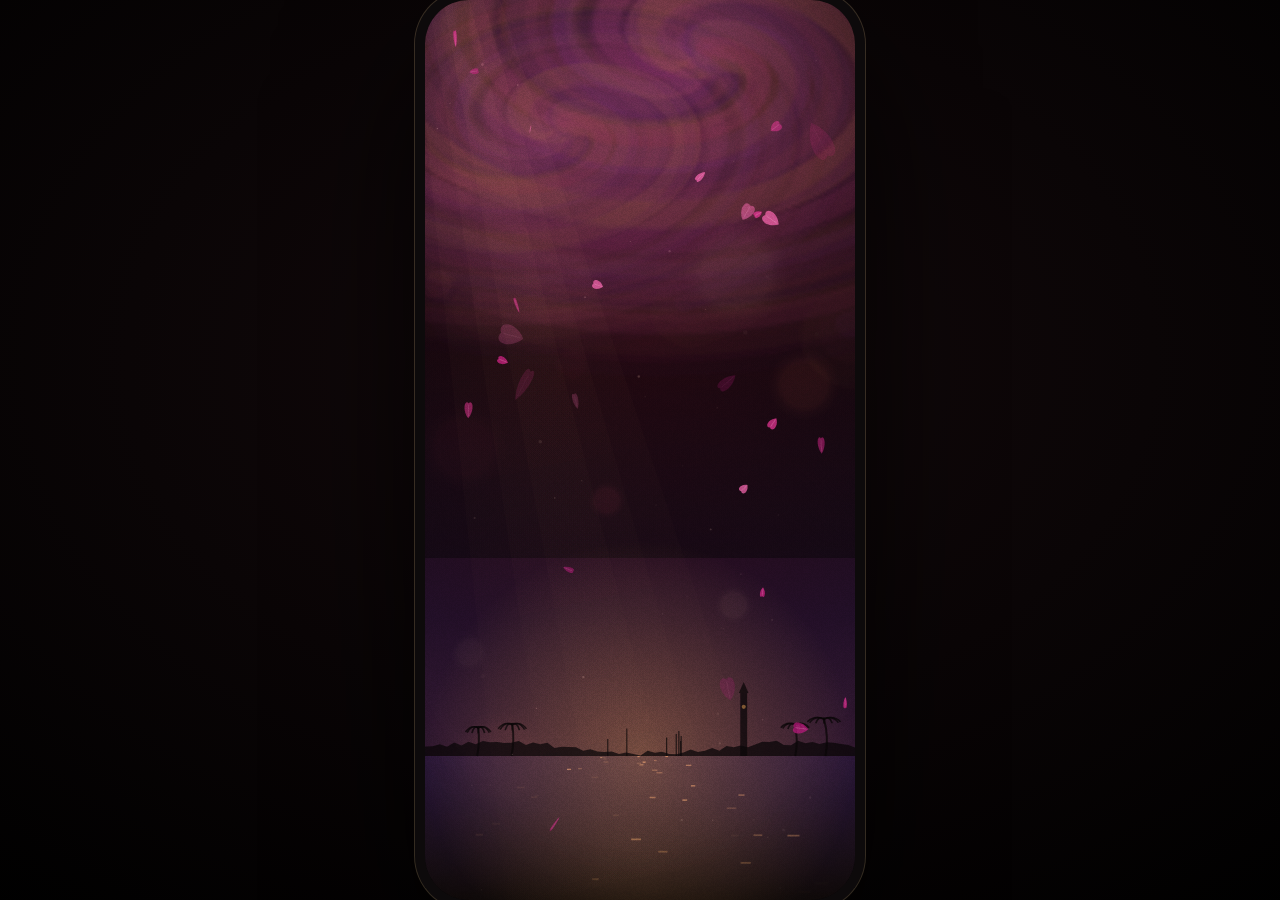
==== commit 1c61a507: "Letters become sealed petals; Our Story tile on home Dated letters unseal on their day (opens: date " ====
--- a/yavas-yavas/app/index.html
+++ b/yavas-yavas/app/index.html
@@ -14,6 +14,11 @@
 </head>
 <body>
   <div id="app">
+  <svg width="0" height="0" style="position:absolute" aria-hidden="true"><defs>
+    <radialGradient id="petal-lit" cx=".3" cy=".22" r=".95"><stop offset="0" stop-color="#7a1a28"/><stop offset=".45" stop-color="#3a0a12"/><stop offset="1" stop-color="#0c0205"/></radialGradient>
+    <radialGradient id="seal-lit" cx=".35" cy=".3" r=".8"><stop offset="0" stop-color="#d0485a"/><stop offset=".6" stop-color="#8f1d2e"/><stop offset="1" stop-color="#4a0c16"/></radialGradient>
+    <path id="petal-path" d="M30 78C9 62 2 36 9 18 14 6 24 2 30 9 36 2 46 6 51 18 58 36 51 62 30 78Z"/>
+  </defs></svg>
   <canvas id="atmos" class="atmos" aria-hidden="true"></canvas>
   <div class="grain" aria-hidden="true"></div>
   <div class="vignette" aria-hidden="true"></div>
@@ -30,6 +35,11 @@
       <div class="meter" aria-hidden="true"><i id="meter"></i></div>
       <ol class="track" id="track" aria-hidden="true"></ol>
       <button class="cta" id="begin" hidden></button>
+      <button class="story-tile" id="story-tile" hidden>
+        <span class="story-thumb" aria-hidden="true"><svg viewBox="0 0 60 80"><use href="#petal-path"/></svg></span>
+        <span class="story-words"><span class="kicker" data-t="storyKicker"></span><span class="story-name" data-t="story"></span></span>
+        <svg class="story-play" viewBox="0 0 24 24" aria-hidden="true"><path d="M9 6l9 6-9 6z"/></svg>
+      </button>
     </div>
   </section>
 
@@ -46,7 +56,11 @@
   <section id="today" class="view" aria-labelledby="tt">
     <header class="view-head"><p class="kicker" id="t-kicker"></p><h2 id="tt" class="view-title" data-t="today"></h2></header>
     <div class="pager" id="pager">
-    <article class="page letter" id="letter"></article>
+    <section class="page petals">
+      <h3 class="section-title" data-t="petals"></h3>
+      <p class="hint" data-t="petalsHint"></p>
+      <div class="petal-grid" id="letter-petals"></div>
+    </section>
     <section class="page wins">
       <h3 class="section-title" data-t="smallWins"></h3>
       <p class="hint" data-t="smallWinsHint"></p>
@@ -55,7 +69,8 @@
     </section>
     <section class="page notes">
       <h3 class="section-title" data-t="openWhen"></h3>
-      <div class="note-list" id="note-list"></div>
+      <p class="hint" data-t="openWhenHint"></p>
+      <div class="petal-grid" id="note-list"></div>
     </section>
     </div>
     <div class="dots" id="dots" aria-hidden="true"><i class="on"></i><i></i><i></i></div>
@@ -96,6 +111,7 @@
       <p class="kicker" id="m-kicker"></p>
       <h3 class="modal-title" id="m-title"></h3>
       <p class="modal-text" id="m-text"></p>
+      <img class="modal-photo" id="m-photo" alt="" hidden>
       <p class="signature" id="m-sign"></p>
       <button class="cta" id="m-close" data-t="close"></button>
     </div>
--- a/yavas-yavas/app/css/app.css
+++ b/yavas-yavas/app/css/app.css
@@ -547,3 +547,35 @@
 .flow-play[hidden] { display: none; }
 .flow-play { position: absolute; width: 84px; height: 84px; border-radius: 50%; display: grid; place-items: center; background: rgba(10,6,8,.6); border: 1px solid var(--hair); }
 .flow-play svg { width: 30px; height: 30px; fill: var(--ink); stroke: none; }
+
+/* ---------- Sealed petals (letters) ---------- */
+.petal-grid { display: grid; grid-template-columns: repeat(auto-fill, minmax(92px, 1fr)); gap: 18px 10px; margin-top: 22px; }
+.petal { display: grid; justify-items: center; gap: 8px; padding: 6px 2px; transition: transform .8s var(--ease-film), opacity .8s var(--ease-film), filter .8s var(--ease-film); }
+.petal svg { width: 62px; height: 82px; overflow: visible; filter: drop-shadow(0 10px 18px rgba(0,0,0,.8)); }
+.petal use { stroke: rgba(255,170,150,.32); stroke-width: .8; }
+.petal .vein { fill: none; stroke: rgba(255,150,140,.16); stroke-width: .7; }
+.petal .seal-ring { fill: none; stroke: rgba(255,200,180,.45); stroke-width: .6; }
+.petal .crack { fill: none; stroke: #1a0306; stroke-width: 1.1; opacity: 0; }
+.petal-label { font-family: var(--display); font-style: italic; font-size: 16px; line-height: 1.2; color: var(--ink-2); text-align: center; text-wrap: balance; text-shadow: 0 1px 8px #000; }
+.petal.is-sealed { opacity: .5; } .petal.is-sealed svg { filter: saturate(.55) brightness(.8) drop-shadow(0 10px 18px rgba(0,0,0,.8)); }
+.petal.is-sealed .seal { filter: saturate(.5) brightness(.7); }
+.petal.is-ready svg { animation: petal-glow 3.6s var(--ease-film) infinite alternate; }
+.petal.is-ready .petal-label { color: var(--gold); }
+.petal.is-open .crack { opacity: 1; }
+.petal.is-open .seal { opacity: .75; }
+.petal.is-lifting { transform: translateY(-46px) scale(1.7) rotate(-14deg); opacity: 0; filter: blur(3px); transition-duration: 1.1s; z-index: 2; position: relative; }
+@keyframes petal-glow { from { filter: drop-shadow(0 10px 18px rgba(0,0,0,.8)); } to { filter: drop-shadow(0 0 16px rgba(255,90,110,.55)) drop-shadow(0 10px 18px rgba(0,0,0,.8)); } }
+#note-list .petal-label { font-size: 15px; color: var(--ink); }
+#note-list .petal.is-open .petal-label { color: var(--ink-2); }
+.modal-photo { width: 100%; border-radius: 10px; margin-top: 16px; }
+
+/* ---------- Home: Our Story tile ---------- */
+.story-tile { display: flex; align-items: center; gap: 14px; width: min(340px, 100%); margin-top: 6px; padding: 10px 18px 10px 12px; border-radius: 18px; text-align: left; background: rgba(12, 5, 7, .78); border: 1px solid var(--line); backdrop-filter: blur(8px); transition: border-color .5s var(--ease-film); }
+.story-tile:hover { border-color: rgba(243,236,228,.6); }
+.story-thumb svg { width: 30px; height: 40px; fill: url(#petal-lit); stroke: rgba(255,170,150,.4); stroke-width: 1; }
+.story-words { flex: 1; display: grid; gap: 2px; }
+.story-words .kicker { font-size: 10px; }
+.story-name { font-family: var(--display); font-size: 22px; color: var(--ink); }
+.story-play { width: 22px; height: 22px; fill: var(--gold); }
+#home.is-titled .story-tile { animation-delay: 1.9s; }
+@media (prefers-reduced-motion: reduce) { .petal.is-ready svg { animation: none; } }
